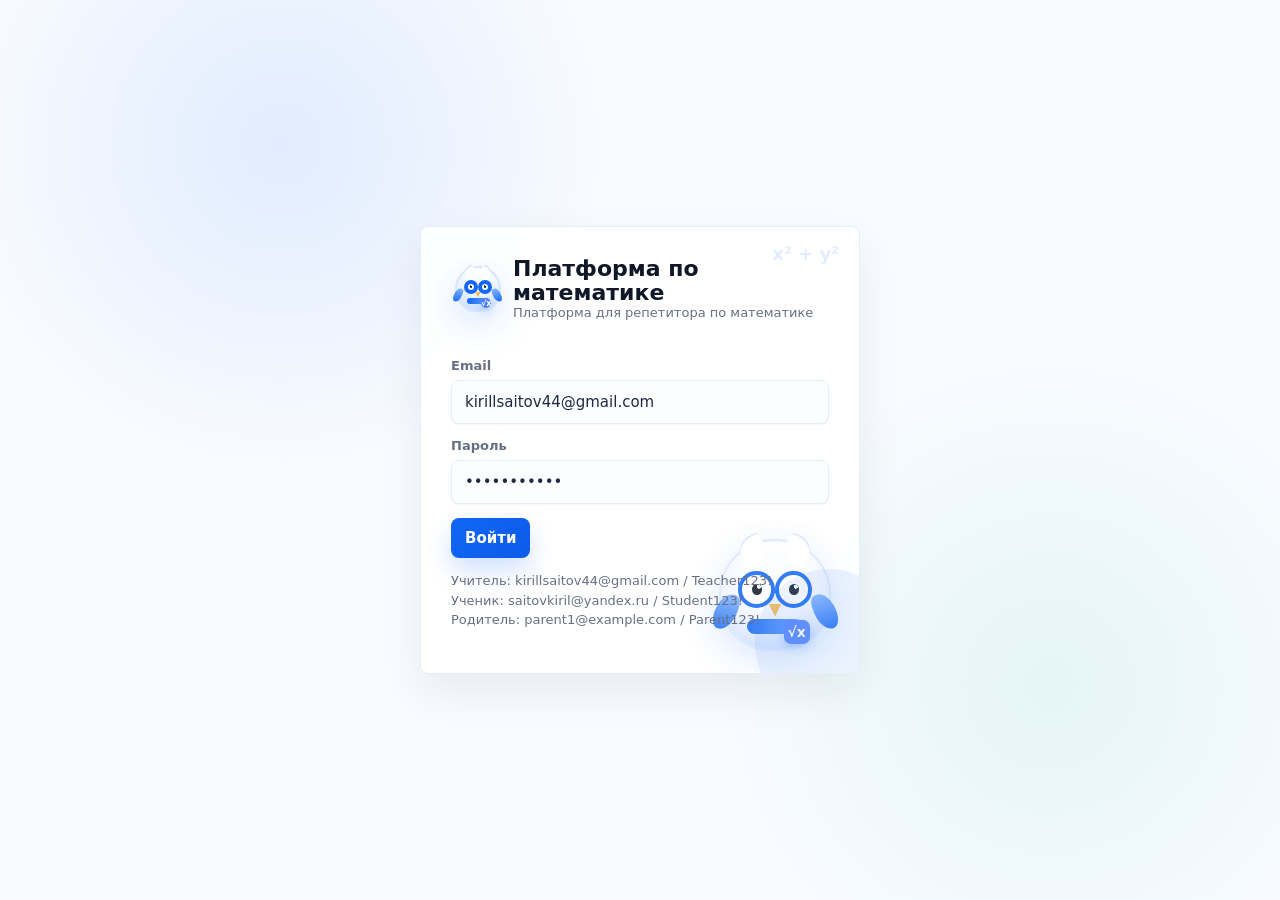
==== index.html @ f1b297ab "Initial platform deploy" ====
<!doctype html>
<html lang="ru">
  <head>
    <meta charset="UTF-8" />
    <meta name="viewport" content="width=device-width, initial-scale=1.0" />
    <meta name="theme-color" content="#3B82F6" />
    <meta name="mobile-web-app-capable" content="yes" />
    <meta name="apple-mobile-web-app-capable" content="yes" />
    <meta name="apple-mobile-web-app-status-bar-style" content="default" />
    <meta name="apple-mobile-web-app-title" content="Математика" />
    <title>Study Platform</title>
    <link rel="icon" href="data:image/svg+xml,%3Csvg xmlns='http://www.w3.org/2000/svg' viewBox='0 0 64 64'%3E%3Crect width='64' height='64' rx='12' fill='%233B82F6'/%3E%3Ctext x='32' y='42' text-anchor='middle' font-size='34' font-family='Arial' font-weight='700' fill='white'%3E%CE%A3%3C/text%3E%3C/svg%3E" />
    <link rel="manifest" href="manifest.webmanifest" />
    <link rel="apple-touch-icon" href="/assets/icons/icon-192.png" />
    <link rel="stylesheet" href="src/styles.css?v=20260810-assignments-title" />
    <link rel="stylesheet" href="src/dark-fixes.css?v=20260727-dark-pills" />
  </head>
  <body>
    <div id="app"></div>
    <script src="src/app.js?v=20260810-pwa-ready"></script>
  </body>
</html>
---- src/styles.css ----
:root {
  --bg: #f6f3ee;
  --bg-ink: rgba(31, 41, 55, 0.045);
  --surface: #ffffff;
  --surface-soft: #fffaf2;
  --text: #253044;
  --heading: #141c2f;
  --muted: #69758a;
  --line: #e2ddd3;
  --line-soft: #eee8dc;
  --blue: #2864dc;
  --blue-strong: #1746a2;
  --blue-soft: #e8f1ff;
  --green: #1d9a74;
  --green-soft: #e5f7ee;
  --amber: #ea8a2f;
  --amber-soft: #fff1d8;
  --red: #dc3c3c;
  --red-soft: #fff0ed;
  --violet: #7c5ccf;
  --violet-soft: #f2edff;
  --coral: #ff6b5f;
  --mint: #48c5a7;
  --ink-shadow: 0 1px 1px rgba(31, 41, 55, 0.04);
  --shadow: 0 24px 54px rgba(66, 54, 38, 0.13);
  --shadow-sm: 0 10px 26px rgba(66, 54, 38, 0.08);
  font-family: Inter, Manrope, Roboto, system-ui, -apple-system, BlinkMacSystemFont, "Segoe UI", sans-serif;
}

* {
  box-sizing: border-box;
}

body {
  margin: 0;
  background:
    radial-gradient(circle at 16px 16px, rgba(234, 138, 47, 0.16) 0 2px, transparent 3px),
    linear-gradient(135deg, rgba(72, 197, 167, 0.09), transparent 34%),
    linear-gradient(315deg, rgba(255, 107, 95, 0.08), transparent 38%),
    var(--bg);
  background-size: 34px 34px, auto, auto, auto;
  color: var(--text);
  font-size: 15px;
}

button,
input,
select,
textarea {
  font: inherit;
}

button {
  border: 0;
  cursor: pointer;
}

button,
a,
input,
select,
textarea {
  transition:
    background-color 160ms ease,
    border-color 160ms ease,
    box-shadow 160ms ease,
    color 160ms ease,
    transform 160ms ease;
}

button:focus-visible,
input:focus-visible,
select:focus-visible,
textarea:focus-visible {
  outline: 3px solid rgba(37, 99, 235, 0.18);
  outline-offset: 2px;
}

.login-shell {
  min-height: 100vh;
  display: grid;
  place-items: center;
  padding: 24px;
  background:
    radial-gradient(circle at 22% 18%, rgba(255, 107, 95, 0.18), transparent 26%),
    radial-gradient(circle at 78% 74%, rgba(72, 197, 167, 0.16), transparent 28%),
    radial-gradient(circle at 16px 16px, rgba(31, 41, 55, 0.055) 0 2px, transparent 3px),
    var(--bg);
  background-size: auto, auto, 34px 34px, auto;
}

.login-panel {
  width: min(440px, 100%);
  background:
    linear-gradient(180deg, rgba(255, 255, 255, 0.96), rgba(255, 250, 242, 0.96)),
    var(--surface);
  border: 1px solid var(--line);
  border-radius: 8px;
  box-shadow: var(--shadow);
  padding: 30px;
  position: relative;
  overflow: hidden;
}

.login-panel::before {
  content: "x² + y²";
  position: absolute;
  right: 20px;
  top: 16px;
  color: rgba(234, 138, 47, 0.18);
  font-size: 18px;
  font-weight: 800;
}

.login-panel::after {
  content: "";
  position: absolute;
  right: -44px;
  bottom: -44px;
  width: 148px;
  height: 148px;
  border-radius: 50%;
  background: rgba(72, 197, 167, 0.14);
  pointer-events: none;
}

.login-mascot {
  position: absolute;
  right: 28px;
  bottom: 22px;
  opacity: 0.86;
  pointer-events: none;
}

.brand {
  display: flex;
  align-items: center;
  gap: 12px;
  margin-bottom: 22px;
  position: relative;
  z-index: 1;
}

.login-panel form,
.login-panel .error,
.login-panel p {
  position: relative;
  z-index: 1;
}

.brand-mark {
  width: 42px;
  height: 42px;
  display: grid;
  place-items: center;
  border-radius: 8px;
  color: #ffffff;
  background: #214fd7;
  box-shadow: inset 0 -10px 18px rgba(17, 24, 39, 0.14), 0 10px 22px rgba(37, 99, 235, 0.22);
  font-weight: 800;
}

.mascot {
  position: relative;
  flex: 0 0 auto;
  display: grid;
  place-items: center;
}

.mascot.small {
  width: 42px;
  height: 42px;
}

.mascot.large {
  width: 92px;
  height: 92px;
}

.mascot.tiny {
  width: 30px;
  height: 30px;
}

.mascot-face {
  position: relative;
  width: 100%;
  height: 100%;
  border-radius: 8px;
  background:
    radial-gradient(circle at 32% 26%, rgba(255, 255, 255, 0.74), transparent 18%),
    linear-gradient(135deg, #ffb84d, #ff6b5f 48%, #2864dc 100%);
  box-shadow: inset 0 -10px 18px rgba(20, 28, 47, 0.16), 0 12px 24px rgba(255, 107, 95, 0.24);
  transform: rotate(-5deg);
}

.mascot.tiny .mascot-face {
  border-radius: 7px;
}

.mascot-eye {
  position: absolute;
  top: 38%;
  width: 12%;
  height: 12%;
  border-radius: 50%;
  background: #14213d;
}

.mascot-eye.left {
  left: 32%;
}

.mascot-eye.right {
  right: 31%;
}

.mascot-smile {
  position: absolute;
  left: 34%;
  bottom: 26%;
  width: 32%;
  height: 16%;
  border-bottom: 3px solid #14213d;
  border-radius: 0 0 999px 999px;
}

.mascot-spark {
  position: absolute;
  border-radius: 999px;
  background: var(--mint);
  box-shadow: 0 0 0 4px rgba(72, 197, 167, 0.16);
}

.mascot-spark.one {
  width: 10px;
  height: 10px;
  right: -2px;
  top: 3px;
}

.mascot-spark.two {
  width: 7px;
  height: 7px;
  left: -1px;
  bottom: 7px;
  background: var(--amber);
  box-shadow: 0 0 0 4px rgba(234, 138, 47, 0.15);
}

h1,
h2,
h3 {
  margin: 0;
  letter-spacing: 0;
}

h1 {
  font-size: 24px;
  color: var(--heading);
}

h2 {
  font-size: 24px;
  color: var(--heading);
}

h3 {
  font-size: 17px;
  color: var(--heading);
}

p {
  color: var(--muted);
  line-height: 1.5;
}

.field {
  display: grid;
  gap: 7px;
  margin-bottom: 14px;
}

.field label {
  color: var(--muted);
  font-size: 13px;
  font-weight: 650;
}

.input,
.select,
.textarea {
  width: 100%;
  border: 1px solid var(--line);
  background: #fffdf8;
  border-radius: 8px;
  padding: 12px 13px;
  color: var(--text);
  box-shadow: var(--ink-shadow);
}

.input:hover,
.select:hover,
.textarea:hover {
  border-color: #d8cfc1;
}

.input:focus,
.select:focus,
.textarea:focus {
  border-color: rgba(234, 138, 47, 0.72);
  background: #ffffff;
  box-shadow: 0 0 0 4px rgba(234, 138, 47, 0.12);
  outline: 0;
}

.textarea {
  min-height: 96px;
  resize: vertical;
}

.btn {
  display: inline-flex;
  align-items: center;
  justify-content: center;
  gap: 8px;
  min-height: 40px;
  border-radius: 8px;
  padding: 10px 14px;
  background: linear-gradient(135deg, var(--blue), #2d8bdc);
  color: #ffffff;
  font-weight: 700;
  box-shadow: 0 12px 22px rgba(40, 100, 220, 0.2);
}

.btn:hover {
  background: linear-gradient(135deg, var(--blue-strong), var(--blue));
  transform: translateY(-1px);
}

.btn.secondary {
  color: var(--text);
  background: rgba(255, 255, 255, 0.9);
  border: 1px solid var(--line);
  box-shadow: var(--ink-shadow);
}

.btn.secondary:hover {
  background: #ffffff;
  border-color: #cbd7e8;
  color: var(--blue-strong);
}

.btn.ghost {
  color: var(--blue);
  background: transparent;
  padding-inline: 6px;
}

.btn.warn {
  background: var(--amber);
}

.error {
  padding: 10px 12px;
  border-radius: 8px;
  color: #991b1b;
  background: var(--red-soft);
  margin-bottom: 12px;
  border: 1px solid #fecaca;
}

.hint {
  font-size: 13px;
  color: var(--muted);
}

.app-shell {
  min-height: 100vh;
  display: grid;
  grid-template-columns: 264px 1fr;
}

.sidebar {
  background:
    radial-gradient(circle at 26px 92px, rgba(255, 107, 95, 0.18), transparent 64px),
    linear-gradient(180deg, rgba(255, 255, 255, 0.95), rgba(255, 250, 242, 0.92)),
    var(--surface);
  background-size: auto;
  border-right: 1px solid var(--line);
  padding: 20px;
  position: sticky;
  top: 0;
  height: 100vh;
  box-shadow: 10px 0 36px rgba(30, 41, 59, 0.04);
}

.sidebar-note {
  display: flex;
  align-items: center;
  gap: 10px;
  margin: 12px 0 20px;
  padding: 10px;
  border: 1px solid rgba(234, 138, 47, 0.24);
  border-radius: 8px;
  background: rgba(255, 248, 235, 0.78);
  color: #765233;
  font-size: 12px;
  font-weight: 750;
}

.nav {
  display: grid;
  gap: 8px;
  margin-top: 18px;
}

.nav button {
  min-height: 42px;
  border-radius: 8px;
  color: #3c485d;
  background: transparent;
  text-align: left;
  padding: 10px 12px 10px 14px;
  font-weight: 650;
  position: relative;
}

.nav button:hover {
  background: rgba(255, 107, 95, 0.09);
  color: var(--blue-strong);
}

.nav button.active {
  background:
    linear-gradient(90deg, rgba(255, 184, 77, 0.16), rgba(255, 255, 255, 0.92)),
    #ffffff;
  color: var(--blue-strong);
  font-weight: 700;
  box-shadow: var(--shadow-sm);
}

.nav button.active::before {
  content: "";
  position: absolute;
  left: 0;
  top: 9px;
  bottom: 9px;
  width: 3px;
  border-radius: 999px;
  background: linear-gradient(180deg, var(--coral), var(--amber));
}

.main {
  min-width: 0;
}

.topbar {
  min-height: 66px;
  display: flex;
  align-items: center;
  justify-content: space-between;
  gap: 12px;
  padding: 14px 24px;
  background: rgba(246, 243, 238, 0.82);
  border-bottom: 1px solid var(--line);
  position: sticky;
  top: 0;
  z-index: 5;
  backdrop-filter: blur(14px);
}

.content {
  padding: 26px;
  display: grid;
  gap: 20px;
  max-width: 1280px;
  width: 100%;
}

.toolbar {
  display: flex;
  gap: 10px;
  flex-wrap: wrap;
  align-items: center;
  justify-content: space-between;
}

.assignments-toolbar {
  position: relative;
  justify-content: center;
  text-align: center;
  min-height: 48px;
}

.assignments-toolbar h2 {
  margin: 0;
  color: var(--heading);
  font-size: clamp(28px, 3.4vw, 42px);
  line-height: 1.05;
  font-weight: 950;
}

.assignments-toolbar > .btn {
  position: absolute;
  right: 0;
  top: 50%;
  transform: translateY(-50%);
}

.grid {
  display: grid;
  gap: 16px;
}

.grid.cols-2 {
  grid-template-columns: repeat(2, minmax(0, 1fr));
}

.grid.cols-3 {
  grid-template-columns: repeat(3, minmax(0, 1fr));
}

.card {
  background:
    linear-gradient(180deg, rgba(255, 255, 255, 0.98), rgba(255, 253, 248, 0.96)),
    var(--surface);
  border: 1px solid var(--line);
  border-radius: 8px;
  padding: 17px;
  box-shadow: var(--shadow-sm);
  position: relative;
}

.card::after {
  content: "";
  position: absolute;
  inset: 0;
  border-radius: inherit;
  pointer-events: none;
  box-shadow: inset 0 1px 0 rgba(255, 255, 255, 0.78);
}

.card:hover {
  border-color: #d8cfc1;
  box-shadow: var(--shadow);
}

.subpanel {
  display: grid;
  gap: 10px;
  padding: 13px 0 0;
  margin-top: 13px;
  border-top: 1px dashed #cfd9e8;
}

.teacher-comment {
  display: grid;
  gap: 6px;
  padding: 13px 14px;
  border: 1px solid #d6e6ff;
  border-left: 4px solid var(--blue);
  border-radius: 8px;
  background:
    linear-gradient(135deg, rgba(18, 103, 243, 0.075), rgba(255, 255, 255, 0.96)),
    #ffffff;
}

.teacher-comment span {
  color: var(--blue);
  font-size: 12px;
  font-weight: 900;
  text-transform: uppercase;
  letter-spacing: 0.04em;
}

.teacher-comment p {
  margin: 0;
  color: var(--heading);
  line-height: 1.5;
  overflow-wrap: anywhere;
}

.score-summary {
  display: flex;
  align-items: center;
  justify-content: space-between;
  gap: 14px;
  padding: 14px 16px;
  border: 1px solid #cfe0ff;
  border-radius: 8px;
  background:
    linear-gradient(135deg, rgba(18, 103, 243, 0.11), rgba(255, 255, 255, 0.96)),
    #ffffff;
}

.score-summary span {
  display: block;
  margin-bottom: 4px;
  color: #52657f;
  font-size: 12px;
  font-weight: 850;
}

.score-summary strong {
  color: var(--heading);
  font-size: 24px;
  line-height: 1;
}

.score-summary b {
  min-width: 62px;
  height: 38px;
  display: grid;
  place-items: center;
  padding: 0 12px;
  border-radius: 999px;
  color: #ffffff;
  background: var(--blue);
  box-shadow: 0 10px 22px rgba(18, 103, 243, 0.2);
}

.attachment-block {
  display: grid;
  gap: 9px;
  margin-top: 12px;
}

.assignment-student-card {
  width: 100%;
  display: grid;
  gap: 14px;
  text-align: left;
}

.assignment-student-card:hover {
  border-color: #bfd0e8;
}

.student-title {
  min-width: 0;
  display: inline-flex;
  align-items: center;
  gap: 12px;
}

.student-title-top {
  align-items: flex-start;
}

.student-title.compact-row {
  gap: 8px;
}

.student-avatar,
.avatar-ring {
  overflow: hidden;
}

.student-avatar {
  width: 48px;
  height: 48px;
  display: grid;
  place-items: center;
  flex: 0 0 auto;
  border-radius: 999px;
  color: color-mix(in srgb, var(--avatar-color) 72%, #0f172a);
  background: color-mix(in srgb, var(--avatar-color) 13%, #ffffff);
  border: 1px solid color-mix(in srgb, var(--avatar-color) 28%, #dbe8ff);
  font-size: 14px;
  font-weight: 900;
  box-shadow: 0 10px 22px color-mix(in srgb, var(--avatar-color) 16%, transparent);
}

.student-avatar.compact {
  width: 36px;
  height: 36px;
  font-size: 12px;
}

.student-avatar.tiny {
  width: 28px;
  height: 28px;
  font-size: 10px;
  box-shadow: none;
}

.student-avatar img,
.avatar-ring img {
  width: 100%;
  height: 100%;
  display: block;
  object-fit: cover;
}

.student-work-stats {
  display: flex;
  flex-wrap: wrap;
  gap: 8px;
}

.profile-page {
  display: grid;
  gap: 16px;
}

.profile-toolbar {
  justify-content: center;
  text-align: center;
}

.profile-toolbar h2 {
  margin: 0;
  color: var(--heading);
  font-size: clamp(28px, 3.4vw, 42px);
  line-height: 1.05;
  font-weight: 950;
}

.profile-card {
  overflow: hidden;
}

.profile-form {
  display: grid;
  gap: 22px;
}

.profile-avatar-panel {
  display: grid;
  grid-template-columns: 104px minmax(0, 1fr);
  align-items: center;
  gap: 18px;
  padding: 18px;
  border: 1px solid #d6e6ff;
  border-radius: 8px;
  background:
    linear-gradient(135deg, rgba(18, 103, 243, 0.09), rgba(255, 255, 255, 0.96)),
    #ffffff;
}

.profile-avatar-panel h3 {
  margin-bottom: 4px;
}

.profile-avatar-preview {
  width: 104px;
  height: 104px;
  display: grid;
  place-items: center;
  border-radius: 8px;
  color: #ffffff;
  background: linear-gradient(135deg, var(--blue), #79a9ff);
  font-size: 30px;
  font-weight: 900;
  overflow: hidden;
  box-shadow: 0 16px 34px rgba(18, 103, 243, 0.2);
}

.avatar-upload {
  position: relative;
  margin-top: 12px;
}

.avatar-upload input {
  position: absolute;
  inset: 0;
  opacity: 0;
  cursor: pointer;
}

.student-work-stats span {
  display: inline-flex;
  align-items: center;
  min-height: 28px;
  padding: 5px 10px;
  border-radius: 999px;
  color: var(--muted);
  background: #f1f5f9;
  font-size: 12px;
  font-weight: 700;
}

.student-work-stats .btn {
  min-height: 30px;
  padding: 6px 10px;
  font-size: 12px;
}

.group-list {
  display: grid;
  grid-template-columns: repeat(auto-fit, minmax(240px, 1fr));
  gap: 12px;
  margin-top: 16px;
}

.group-card {
  padding: 16px;
  border: 1px solid var(--line);
  border-radius: 8px;
  background:
    radial-gradient(circle at 92% 12%, rgba(18, 103, 243, 0.08), transparent 34%),
    #ffffff;
  box-shadow: 0 12px 26px rgba(16, 24, 40, 0.045);
}

.group-card h3,
.group-target-card h3 {
  display: flex;
  align-items: center;
  gap: 8px;
}

.group-members {
  display: flex;
  flex-wrap: wrap;
  gap: 7px;
  margin-top: 12px;
}

.group-members span {
  padding: 6px 9px;
  border: 1px solid #dbe8ff;
  border-radius: 999px;
  background: #f3f8ff;
  color: #31537d;
  font-size: 12px;
  font-weight: 700;
}

.group-target-card {
  border-color: #d6e6ff;
  background:
    linear-gradient(135deg, rgba(18, 103, 243, 0.065), transparent 40%),
    #ffffff;
}

.attachment-title {
  color: var(--heading);
  font-size: 13px;
  font-weight: 800;
}

.attachment-grid {
  display: grid;
  grid-template-columns: repeat(auto-fill, minmax(138px, 1fr));
  gap: 10px;
}

.attachment-item {
  min-width: 0;
  display: grid;
  gap: 7px;
  color: var(--text);
  text-decoration: none;
  text-align: left;
  border: 1px solid var(--line);
  border-radius: 8px;
  background: var(--surface-soft);
  padding: 8px;
  box-shadow: var(--ink-shadow);
}

.attachment-item:hover {
  border-color: #bfd0e8;
  color: var(--blue-strong);
  transform: translateY(-1px);
}

.attachment-item img,
.attachment-file {
  width: 100%;
  aspect-ratio: 4 / 3;
  border-radius: 6px;
  background: #eef4ff;
  object-fit: cover;
  border: 1px solid #dbe7f7;
}

.attachment-file {
  display: grid;
  place-items: center;
  color: var(--blue-strong);
  font-weight: 800;
}

.attachment-item span:last-child {
  min-width: 0;
  overflow: hidden;
  text-overflow: ellipsis;
  white-space: nowrap;
  font-size: 12px;
  font-weight: 700;
}

.preview-backdrop {
  position: fixed;
  inset: 0;
  z-index: 40;
  display: grid;
  background: #0f172a;
}

.preview-shell {
  min-width: 0;
  min-height: 0;
  display: grid;
  grid-template-rows: auto 1fr;
  background:
    linear-gradient(rgba(255, 255, 255, 0.035) 1px, transparent 1px),
    linear-gradient(90deg, rgba(255, 255, 255, 0.035) 1px, transparent 1px),
    #0f172a;
  background-size: 30px 30px;
}

.preview-topbar {
  min-width: 0;
  min-height: 66px;
  display: flex;
  align-items: center;
  justify-content: space-between;
  gap: 16px;
  padding: 12px 18px;
  color: #ffffff;
  background: rgba(15, 23, 42, 0.94);
  border-bottom: 1px solid rgba(255, 255, 255, 0.12);
}

.annotation-toolbar {
  display: inline-flex;
  align-items: center;
  gap: 6px;
  flex-wrap: wrap;
  margin-left: auto;
}

.annotation-pen {
  position: relative;
}

.annotation-pen-menu {
  position: absolute;
  z-index: 20;
  top: calc(100% + 8px);
  left: 0;
  width: 238px;
  display: none;
  gap: 8px;
  padding: 10px;
  border: 1px solid rgba(255, 255, 255, 0.14);
  border-radius: 8px;
  background: rgba(15, 23, 42, 0.96);
  box-shadow: 0 18px 42px rgba(0, 0, 0, 0.3);
}

.annotation-pen-menu.open {
  display: grid;
}

.annotation-menu-label {
  color: #cbd5e1;
  font-size: 12px;
  font-weight: 900;
}

.annotation-colors {
  display: inline-flex;
  align-items: center;
  gap: 5px;
  margin: 0;
  padding: 5px;
  border: 1px solid rgba(255, 255, 255, 0.14);
  border-radius: 8px;
  background: rgba(255, 255, 255, 0.07);
}

.color-swatch {
  width: 28px;
  height: 28px;
  display: grid;
  place-items: center;
  padding: 0;
  border: 2px solid rgba(255, 255, 255, 0.42);
  border-radius: 999px;
  background: var(--swatch-color);
  box-shadow: inset 0 0 0 2px rgba(255, 255, 255, 0.24);
}

.color-swatch:hover,
.color-swatch.active {
  border-color: #ffffff;
  transform: translateY(-1px);
  box-shadow:
    0 0 0 3px rgba(147, 197, 253, 0.34),
    inset 0 0 0 2px rgba(255, 255, 255, 0.26);
}

.annotation-sizes {
  display: grid;
  grid-template-columns: repeat(4, minmax(0, 1fr));
  gap: 6px;
}

.size-swatch {
  min-height: 38px;
  display: grid;
  place-items: center;
  padding: 0;
  border: 1px solid rgba(255, 255, 255, 0.16);
  border-radius: 8px;
  background: rgba(255, 255, 255, 0.07);
}

.size-swatch span {
  display: block;
  border-radius: 999px;
  background: #e5edf8;
}

.size-swatch:hover,
.size-swatch.active {
  border-color: rgba(147, 197, 253, 0.8);
  background: rgba(37, 99, 235, 0.82);
}

.tool-btn {
  min-height: 36px;
  border: 1px solid rgba(255, 255, 255, 0.16);
  border-radius: 8px;
  padding: 8px 11px;
  color: #e5edf8;
  background: rgba(255, 255, 255, 0.08);
  font-size: 13px;
  font-weight: 800;
}

.tool-btn:hover,
.tool-btn.active {
  color: #ffffff;
  background: rgba(37, 99, 235, 0.82);
  border-color: rgba(147, 197, 253, 0.7);
}

.preview-topbar .hint {
  color: #cbd5e1;
}

.preview-file {
  min-width: 0;
}

.preview-file strong {
  display: block;
  min-width: 0;
  overflow: hidden;
  text-overflow: ellipsis;
  white-space: nowrap;
}

.preview-stage {
  min-width: 0;
  min-height: 0;
  display: grid;
  place-items: center;
  padding: 18px;
  overflow: auto;
}

.preview-image-wrap {
  position: relative;
  display: inline-block;
  max-width: 100%;
  max-height: calc(100vh - 110px);
}

.preview-image {
  display: block;
  max-width: 100%;
  max-height: calc(100vh - 110px);
  object-fit: contain;
  border-radius: 8px;
  background: #ffffff;
  box-shadow: 0 22px 70px rgba(0, 0, 0, 0.34);
}

.preview-annotation-image,
.annotation-canvas {
  position: absolute;
  inset: 0;
  width: 100%;
  height: 100%;
  border-radius: 8px;
}

.preview-annotation-image {
  pointer-events: none;
}

.annotation-canvas {
  cursor: crosshair;
  touch-action: none;
}

.preview-frame {
  width: min(1120px, 100%);
  height: calc(100vh - 110px);
  border: 0;
  border-radius: 8px;
  background: #ffffff;
  box-shadow: 0 22px 70px rgba(0, 0, 0, 0.34);
}

.preview-empty {
  width: min(420px, 100%);
  display: grid;
  justify-items: center;
  gap: 14px;
  padding: 24px;
  border-radius: 8px;
  background: #ffffff;
  text-align: center;
  box-shadow: 0 22px 70px rgba(0, 0, 0, 0.26);
}

.metric {
  display: grid;
  gap: 7px;
  overflow: hidden;
}

.metric::before {
  content: "∫";
  position: absolute;
  right: 17px;
  top: 8px;
  color: rgba(37, 99, 235, 0.12);
  font-size: 42px;
  font-weight: 800;
  line-height: 1;
}

.metric strong {
  color: var(--heading);
  font-size: 31px;
  line-height: 1;
}

.metric {
  border-color: rgba(234, 138, 47, 0.28);
}

.metric::before {
  content: "∫";
  color: rgba(255, 107, 95, 0.14);
}

.metric::after {
  content: "";
  position: absolute;
  left: 0;
  right: 0;
  bottom: 0;
  height: 4px;
  background: linear-gradient(90deg, var(--coral), var(--amber), var(--mint));
  border-radius: 0 0 8px 8px;
  pointer-events: none;
}

.list {
  display: grid;
  gap: 10px;
}

.row {
  display: flex;
  align-items: center;
  justify-content: space-between;
  gap: 12px;
}

.row.wrap {
  flex-wrap: wrap;
}

.muted {
  color: var(--muted);
}

.badge {
  display: inline-flex;
  align-items: center;
  min-height: 26px;
  padding: 4px 10px;
  border-radius: 999px;
  font-size: 12px;
  font-weight: 700;
  color: var(--text);
  background: #eef2f7;
  border: 1px solid transparent;
}

.badge.new,
.badge.assigned {
  color: var(--blue-strong);
  background: linear-gradient(135deg, #e8f1ff, #fff4df);
  border-color: #d9e6ff;
}

.badge.submitted,
.badge.reviewing {
  color: #7a3f16;
  background: var(--amber-soft);
  border-color: #f6d19a;
}

.badge.checked {
  color: #15803d;
  background: linear-gradient(135deg, var(--green-soft), #f7fff7);
  border-color: #c9efd5;
}

.badge.revision {
  color: #92400e;
  background: var(--amber-soft);
  border-color: #fde8aa;
}

.badge.overdue {
  color: #b91c1c;
  background: var(--red-soft);
  border-color: #fecaca;
}

.notification-card.overdue-notification {
  border-color: #fecaca;
  background:
    linear-gradient(135deg, rgba(239, 68, 68, 0.055), transparent 38%),
    #ffffff;
}

.progress {
  height: 11px;
  overflow: hidden;
  border-radius: 999px;
  background: #e9eef6;
  box-shadow: inset 0 1px 2px rgba(15, 23, 42, 0.08);
}

.progress span {
  display: block;
  height: 100%;
  width: var(--value);
  background: var(--blue);
  border-radius: inherit;
}

.progress.low span {
  background: var(--red);
}

.progress.mid span {
  background: var(--amber);
}

.progress.good span {
  background: var(--green);
}

.progress.active span {
  background: var(--blue);
}

.progress-toolbar {
  justify-content: center;
  text-align: center;
}

.progress-toolbar h2 {
  margin: 0;
  color: var(--heading);
  font-size: clamp(28px, 3.4vw, 42px);
  line-height: 1.05;
  font-weight: 950;
}

.progress-overview-card {
  display: grid;
  grid-template-columns: minmax(170px, 220px) minmax(0, 1fr);
  align-items: center;
  gap: 22px;
  overflow: hidden;
}

.progress-overview-card::before {
  content: "";
  position: absolute;
  right: 18px;
  top: 16px;
  width: 160px;
  height: 160px;
  border-radius: 50%;
  background:
    radial-gradient(circle, rgba(72, 197, 167, 0.16), transparent 62%),
    radial-gradient(circle at 38% 36%, rgba(40, 100, 220, 0.16), transparent 42%);
  pointer-events: none;
}

.progress-dial {
  position: relative;
  z-index: 1;
  width: min(100%, 200px);
  aspect-ratio: 1;
  display: grid;
  place-items: center;
  border-radius: 50%;
  background:
    conic-gradient(var(--blue) var(--value), #e7edf7 0),
    #e7edf7;
  box-shadow: 0 18px 40px rgba(40, 100, 220, 0.16);
}

.progress-dial::before {
  content: "";
  position: absolute;
  inset: 16px;
  border-radius: inherit;
  background: #ffffff;
  box-shadow: inset 0 1px 0 rgba(255, 255, 255, 0.95);
}

.progress-dial > div {
  position: relative;
  z-index: 1;
  display: grid;
  gap: 4px;
  text-align: center;
}

.progress-dial strong {
  color: var(--heading);
  font-size: clamp(34px, 4vw, 52px);
  line-height: 1;
}

.progress-dial span,
.progress-highlight-row span,
.progress-status-row span,
.progress-result-score span {
  color: var(--muted);
  font-weight: 800;
  font-size: 12px;
}

.progress-overview-copy {
  position: relative;
  z-index: 1;
  display: grid;
  gap: 13px;
}

.progress-overview-copy p {
  margin: 0;
  max-width: 680px;
  color: var(--muted);
  line-height: 1.55;
}

.progress-highlight-row {
  display: grid;
  grid-template-columns: minmax(120px, 180px) minmax(0, 1fr);
  gap: 10px;
  align-items: center;
  padding: 12px 14px;
  border: 1px solid #dde7f7;
  border-radius: 8px;
  background: rgba(255, 255, 255, 0.68);
}

.progress-highlight-row strong {
  min-width: 0;
  overflow-wrap: anywhere;
}

.progress-chart-card,
.progress-status-card,
.progress-results-card {
  display: grid;
  gap: 16px;
}

.progress-chart-scroll {
  width: 100%;
  overflow-x: auto;
  overflow-y: hidden;
  padding: 2px 2px 12px;
  overscroll-behavior-x: contain;
  scrollbar-color: rgba(40, 100, 220, 0.55) #e7edf7;
  scrollbar-width: thin;
}

.progress-chart-scroll::-webkit-scrollbar {
  height: 9px;
}

.progress-chart-scroll::-webkit-scrollbar-track {
  border-radius: 999px;
  background: #e7edf7;
}

.progress-chart-scroll::-webkit-scrollbar-thumb {
  border-radius: 999px;
  background: linear-gradient(90deg, var(--blue), #52d4aa);
}

.progress-chart {
  min-height: 220px;
  display: grid;
  grid-template-columns: repeat(var(--chart-columns, 6), minmax(92px, 1fr));
  min-width: max(100%, calc(var(--chart-columns, 6) * 112px));
  gap: 12px;
  align-items: end;
  padding-top: 14px;
}

.progress-chart-column {
  min-width: 0;
  display: grid;
  gap: 8px;
  align-items: end;
}

.progress-chart-bar {
  position: relative;
  min-height: 58px;
  height: 58px;
  display: flex;
  align-items: flex-start;
  justify-content: center;
  padding-top: 8px;
  border-radius: 8px 8px 4px 4px;
  background: linear-gradient(180deg, #4a84ff, #2864dc);
  box-shadow: 0 14px 28px rgba(40, 100, 220, 0.18);
}

.progress-chart-bar.low {
  background: linear-gradient(180deg, #ff7a70, #dc3c3c);
}

.progress-chart-bar.mid {
  background: linear-gradient(180deg, #f5a84c, #ea8a2f);
}

.progress-chart-bar.good {
  background: linear-gradient(180deg, #52d4aa, #1d9a74);
}

.progress-chart-bar span {
  color: #ffffff;
  font-weight: 900;
  font-size: 12px;
}

.progress-chart-column small {
  min-width: 0;
  color: var(--muted);
  font-weight: 800;
  overflow: hidden;
  text-overflow: ellipsis;
  white-space: nowrap;
  text-align: center;
}

.progress-status-list,
.progress-result-list {
  display: grid;
  gap: 12px;
}

.progress-status-row {
  display: grid;
  gap: 8px;
  padding: 12px;
  border: 1px solid #dde7f7;
  border-radius: 8px;
  background: rgba(255, 255, 255, 0.72);
}

.progress-status-row > div:first-child {
  display: flex;
  align-items: center;
  justify-content: space-between;
  gap: 12px;
}

.progress-result-row {
  display: grid;
  grid-template-columns: minmax(0, 1fr) auto;
  gap: 16px;
  align-items: center;
  padding: 14px;
  border: 1px solid #dde7f7;
  border-radius: 8px;
  background:
    linear-gradient(135deg, rgba(40, 100, 220, 0.055), transparent 46%),
    rgba(255, 255, 255, 0.76);
}

.progress-result-row h4 {
  margin: 0 0 4px;
  color: var(--heading);
  font-size: 16px;
}

.progress-teacher-note {
  margin: 10px 0 0;
  padding: 10px 12px;
  border-left: 4px solid var(--blue);
  border-radius: 8px;
  background: var(--blue-soft);
  color: #214166;
  line-height: 1.45;
}

.progress-result-score {
  min-width: 118px;
  display: grid;
  gap: 3px;
  justify-items: center;
  padding: 12px 14px;
  border-radius: 8px;
  border: 1px solid #cdddfa;
  background: #eef5ff;
}

.progress-result-score strong {
  color: var(--blue-strong);
  font-size: 22px;
}

.progress-result-score.low {
  border-color: #ffd0cb;
  background: var(--red-soft);
}

.progress-result-score.low strong {
  color: #b91c1c;
}

.progress-result-score.mid {
  border-color: #fee2ac;
  background: var(--amber-soft);
}

.progress-result-score.mid strong {
  color: #9a4a05;
}

.progress-result-score.good {
  border-color: #c6efd8;
  background: var(--green-soft);
}

.progress-result-score.good strong {
  color: #0f7a55;
}

.progress-empty {
  padding: 18px;
  border: 1px dashed #cbd7ea;
  border-radius: 8px;
  color: var(--muted);
  background: rgba(255, 255, 255, 0.62);
  line-height: 1.5;
}

.modal-backdrop {
  position: fixed;
  inset: 0;
  z-index: 20;
  display: grid;
  place-items: center;
  padding: 18px;
  background: rgba(15, 23, 42, 0.3);
  backdrop-filter: blur(8px);
}

.modal {
  width: min(720px, 100%);
  max-height: min(86vh, 780px);
  overflow: auto;
  background: #ffffff;
  border-radius: 8px;
  border: 1px solid var(--line);
  box-shadow: var(--shadow);
  padding: 22px;
}

.lesson-backdrop {
  position: fixed;
  inset: 0;
  z-index: 30;
  display: grid;
  place-items: center;
  padding: 18px;
  background: rgba(15, 23, 42, 0.38);
  backdrop-filter: blur(10px);
}

.lesson-expanded {
  width: min(760px, 100%);
  max-height: min(88vh, 780px);
  overflow: auto;
  display: grid;
  gap: 18px;
  padding: 24px;
  border-radius: 8px;
  border: 1px solid rgba(207, 217, 232, 0.9);
  background:
    linear-gradient(90deg, rgba(37, 99, 235, 0.06), transparent 36%),
    #ffffff;
  box-shadow: 0 28px 80px rgba(15, 23, 42, 0.24);
}

.lesson-expanded-head {
  align-items: flex-start;
}

.lesson-expanded-grid {
  display: grid;
  grid-template-columns: repeat(3, minmax(0, 1fr));
  gap: 12px;
}

.lesson-detail,
.lesson-section {
  min-width: 0;
  display: grid;
  gap: 7px;
  padding: 13px;
  border: 1px solid var(--line-soft);
  border-radius: 8px;
  background: rgba(255, 255, 255, 0.72);
}

.lesson-detail span,
.lesson-section span {
  color: var(--muted);
  font-size: 12px;
  font-weight: 800;
}

.lesson-detail strong {
  min-width: 0;
  display: flex;
  align-items: center;
  gap: 9px;
  color: var(--heading);
}

.lesson-section a {
  min-width: 0;
  overflow-wrap: anywhere;
  color: var(--blue-strong);
  font-weight: 700;
}

.lesson-section p {
  margin: 0;
  color: var(--text);
}

.form-grid {
  display: grid;
  grid-template-columns: repeat(2, minmax(0, 1fr));
  gap: 12px;
}

.form-grid .wide {
  grid-column: 1 / -1;
}

.form-divider {
  padding-top: 8px;
  color: var(--heading);
  font-weight: 900;
  border-top: 1px solid var(--line);
}

.upload-box {
  padding: 12px;
  border: 1px dashed #c6d4e6;
  border-radius: 8px;
  background: #f8fbff;
}

.calendar {
  display: grid;
  gap: 12px;
}

.calendar-board {
  background: #ffffff;
  border: 1px solid var(--line);
  border-radius: 8px;
  box-shadow: var(--shadow-sm);
  overflow: hidden;
}

.calendar-head {
  display: flex;
  align-items: center;
  justify-content: space-between;
  gap: 14px;
  padding: 18px;
  border-bottom: 1px solid var(--line);
  background:
    linear-gradient(90deg, rgba(255, 107, 95, 0.09), rgba(72, 197, 167, 0.08) 52%, transparent),
    #ffffff;
}

.calendar-head h3 {
  text-transform: capitalize;
}

.calendar-tools {
  display: flex;
  align-items: center;
  gap: 16px;
}

.calendar-switcher {
  display: inline-flex;
  align-items: center;
  gap: 4px;
  padding: 4px;
  border: 1px solid var(--line);
  border-radius: 8px;
  background: #f8fbff;
  box-shadow: var(--ink-shadow);
}

.icon-btn {
  width: 36px;
  height: 34px;
  display: grid;
  place-items: center;
  border: 1px solid transparent;
  border-radius: 7px;
  background: transparent;
  color: var(--heading);
  font-size: 0;
  font-weight: 800;
  line-height: 1;
  box-shadow: none;
}

.icon-btn::before {
  content: attr(data-arrow);
  display: grid;
  place-items: center;
  width: 100%;
  height: 100%;
  font-size: 23px;
  line-height: 1;
  transform: translateY(-1px);
}

.icon-btn[data-calendar-shift="-1"]::before {
  content: "‹";
}

.icon-btn[data-calendar-shift="1"]::before {
  content: "›";
}

.icon-btn:hover {
  border-color: #d7e2f1;
  color: var(--blue-strong);
  background: #ffffff;
  box-shadow: 0 8px 18px rgba(37, 99, 235, 0.12);
}

.icon-btn:disabled {
  cursor: not-allowed;
  color: #a8b4c4;
  background: transparent;
  border-color: transparent;
  box-shadow: none;
  transform: none;
}

.calendar-legend {
  display: flex;
  align-items: center;
  gap: 14px;
  color: var(--muted);
  font-size: 13px;
  white-space: nowrap;
}

.calendar-legend span {
  display: inline-flex;
  align-items: center;
  gap: 7px;
}

.legend-dot {
  width: 10px;
  height: 10px;
  border-radius: 999px;
  display: inline-block;
}

.legend-dot.planned {
  background: var(--blue);
  box-shadow: 0 0 0 4px rgba(37, 99, 235, 0.1);
}

.legend-dot.today {
  border: 2px solid var(--blue);
  background: #ffffff;
}

.calendar-grid {
  display: grid;
  grid-template-columns: repeat(7, minmax(0, 1fr));
  background: var(--line);
  gap: 1px;
}

.calendar-weekday {
  min-height: 38px;
  display: flex;
  align-items: center;
  justify-content: center;
  background: #f8fbff;
  color: var(--muted);
  font-size: 12px;
  font-weight: 800;
  text-transform: uppercase;
}

.calendar-day {
  width: 100%;
  border: 0;
  min-height: 132px;
  background: #ffffff;
  padding: 10px;
  display: grid;
  align-content: start;
  gap: 8px;
  position: relative;
  text-align: left;
}

button.calendar-day {
  cursor: pointer;
}

button.calendar-day:hover {
  background:
    linear-gradient(180deg, rgba(37, 99, 235, 0.075), transparent 42%),
    #ffffff;
}

button.calendar-day:focus-visible {
  z-index: 1;
  outline: 3px solid rgba(37, 99, 235, 0.22);
  outline-offset: -3px;
}

.calendar-day.muted-day {
  background: #f8fafc;
  color: #94a3b8;
}

.calendar-day.today {
  box-shadow: inset 0 0 0 2px rgba(37, 99, 235, 0.32);
}

.calendar-day.has-events {
  background:
    linear-gradient(180deg, rgba(72, 197, 167, 0.08), transparent 38%),
    #ffffff;
}

.calendar-date {
  width: 28px;
  height: 28px;
  display: grid;
  place-items: center;
  border-radius: 999px;
  color: var(--heading);
  font-size: 13px;
  font-weight: 800;
}

.calendar-day.today .calendar-date {
  background: var(--blue);
  color: #ffffff;
}

.calendar-events {
  display: grid;
  gap: 6px;
  min-width: 0;
}

.calendar-event {
  min-width: 0;
  min-height: 28px;
  display: grid;
  grid-template-columns: auto auto minmax(0, 1fr);
  align-items: center;
  gap: 6px;
  border: 1px solid #d8e4f5;
  border-radius: 8px;
  background: rgba(255, 255, 255, 0.88);
  padding: 5px 7px;
  color: #1e3a8a;
  box-shadow: var(--ink-shadow);
}

.calendar-event-dot {
  width: 8px;
  height: 8px;
  border-radius: 999px;
}

.calendar-event-time {
  font-size: 11px;
  font-weight: 800;
}

.calendar-event-title {
  min-width: 0;
  overflow: hidden;
  text-overflow: ellipsis;
  white-space: nowrap;
  font-size: 12px;
  font-weight: 700;
}

.calendar-more {
  color: var(--muted);
  font-size: 12px;
  font-weight: 700;
  padding-left: 4px;
}

.lesson {
  width: 100%;
  text-align: left;
  border-left: 4px solid var(--mint);
  background:
    linear-gradient(90deg, rgba(72, 197, 167, 0.095), transparent 34%),
    #ffffff;
}

.lesson:hover {
  border-color: #bfd0e8;
  border-left-color: var(--coral);
}

.lesson:focus-visible {
  outline: 3px solid rgba(37, 99, 235, 0.2);
  outline-offset: 2px;
}

.student-dot {
  width: 11px;
  height: 11px;
  border-radius: 999px;
  background: var(--blue);
  box-shadow: 0 0 0 4px rgba(37, 99, 235, 0.1);
}

@media (max-width: 860px) {
  .app-shell {
    grid-template-columns: 1fr;
  }

  .sidebar {
    position: static;
    height: auto;
    border-right: 0;
    border-bottom: 1px solid var(--line);
  }

  .nav {
    grid-template-columns: repeat(2, minmax(0, 1fr));
  }

  .topbar {
    position: static;
    padding-inline: 16px;
  }

  .content {
    padding: 16px;
  }

  .grid.cols-2,
  .grid.cols-3,
  .form-grid,
  .lesson-expanded-grid {
    grid-template-columns: 1fr;
  }

  .calendar-board {
    overflow-x: auto;
  }

  .calendar-head,
  .calendar-grid {
    min-width: 760px;
  }
}

@media (max-width: 520px) {
  .row {
    align-items: flex-start;
    flex-direction: column;
  }

  .lesson .row .row {
    align-items: center;
    flex-direction: row;
    width: auto;
  }

  .btn {
    width: 100%;
  }

  .nav {
    grid-template-columns: 1fr;
  }

  .calendar-board {
    margin-inline: -4px;
  }

  .calendar-head,
  .calendar-grid {
    min-width: 0;
  }

  .calendar-head {
    align-items: flex-start;
    flex-direction: column;
    padding: 14px;
  }

  .calendar-tools {
    width: 100%;
    justify-content: space-between;
  }

  .calendar-legend {
    display: none;
  }

  .calendar-weekday {
    min-height: 34px;
    font-size: 11px;
  }

  .calendar-day {
    min-height: 76px;
    padding: 6px;
    gap: 5px;
  }

  .calendar-date {
    width: 24px;
    height: 24px;
    font-size: 12px;
  }

  .calendar-events {
    display: flex;
    flex-wrap: wrap;
    gap: 4px;
  }

  .calendar-event {
    width: 10px;
    height: 10px;
    min-height: 10px;
    display: block;
    padding: 0;
    border: 0;
    border-radius: 999px;
    background: var(--blue);
    box-shadow: 0 0 0 3px rgba(37, 99, 235, 0.1);
  }

  .calendar-event-dot {
    width: 10px;
    height: 10px;
    display: block;
  }

  .calendar-event-time,
  .calendar-event-title,
  .calendar-more {
    display: none;
  }

  .preview-topbar {
    min-height: auto;
    padding: 10px;
  }

  .preview-stage {
    padding: 8px;
  }

  .preview-image,
  .preview-frame {
    max-height: calc(100vh - 86px);
  }
}

/* Final dark theme contrast layer. Keep this at the end so it wins over page and mobile rules. */
body[data-theme="dark"] {
  --bg: #070b14;
  --surface: #111827;
  --surface-soft: #182235;
  --text: #e7edf8;
  --heading: #ffffff;
  --muted: #c0cadb;
  --line: #334155;
  --line-soft: #263449;
  --blue: #60a5fa;
  --blue-strong: #bfdbfe;
  --blue-soft: #172c4d;
  color: var(--text);
  background:
    radial-gradient(circle at 16px 16px, rgba(96, 165, 250, 0.12) 0 2px, transparent 3px),
    linear-gradient(135deg, rgba(96, 165, 250, 0.08), transparent 34%),
    linear-gradient(315deg, rgba(251, 113, 133, 0.06), transparent 38%),
    var(--bg);
}

body[data-theme="dark"] .sidebar,
body[data-theme="dark"] .login-panel,
body[data-theme="dark"] .card,
body[data-theme="dark"] .metric,
body[data-theme="dark"] .lesson,
body[data-theme="dark"] .group-card,
body[data-theme="dark"] .assignment-student-card,
body[data-theme="dark"] .subpanel,
body[data-theme="dark"] .attachment-item,
body[data-theme="dark"] .calendar-board,
body[data-theme="dark"] .calendar-detail-card,
body[data-theme="dark"] .calendar-upcoming-card,
body[data-theme="dark"] .calendar-week-summary,
body[data-theme="dark"] .calendar-controlbar .icon-btn,
body[data-theme="dark"] .calendar-today,
body[data-theme="dark"] .calendar-filter-btn,
body[data-theme="dark"] .calendar-view-tabs,
body[data-theme="dark"] .calendar-filterbar,
body[data-theme="dark"] .modal,
body[data-theme="dark"] .lesson-expanded,
body[data-theme="dark"] .profile-avatar-panel,
body[data-theme="dark"] .teacher-comment,
body[data-theme="dark"] .score-summary,
body[data-theme="dark"] .sidebar-account,
body[data-theme="dark"] .theme-trigger,
body[data-theme="dark"] .theme-menu {
  color: var(--text);
  background-color: var(--surface);
  border-color: var(--line);
}

body[data-theme="dark"] .input,
body[data-theme="dark"] .select,
body[data-theme="dark"] .textarea,
body[data-theme="dark"] .calendar-filterbar .input,
body[data-theme="dark"] .calendar-filterbar .select {
  color: #f8fafc;
  background: #0f172a;
  border-color: #475569;
}

body[data-theme="dark"] .input::placeholder,
body[data-theme="dark"] .textarea::placeholder {
  color: #94a3b8;
}

body[data-theme="dark"] h1,
body[data-theme="dark"] h2,
body[data-theme="dark"] h3,
body[data-theme="dark"] h4,
body[data-theme="dark"] strong,
body[data-theme="dark"] b,
body[data-theme="dark"] label,
body[data-theme="dark"] .brand h1,
body[data-theme="dark"] .card h3,
body[data-theme="dark"] .metric strong,
body[data-theme="dark"] .dashboard-info-card h3,
body[data-theme="dark"] .calendar-page-title h2,
body[data-theme="dark"] .calendar-month-label strong,
body[data-theme="dark"] .calendar-detail-topic strong,
body[data-theme="dark"] .selected-day-lesson strong,
body[data-theme="dark"] .calendar-upcoming-item strong,
body[data-theme="dark"] .calendar-upcoming-item b,
body[data-theme="dark"] .day-board-head strong,
body[data-theme="dark"] .week-column-head strong,
body[data-theme="dark"] .sidebar-account strong,
body[data-theme="dark"] .theme-title strong {
  color: var(--heading);
}

body[data-theme="dark"] p,
body[data-theme="dark"] .hint,
body[data-theme="dark"] .muted,
body[data-theme="dark"] .hero-copy p,
body[data-theme="dark"] .dashboard-home .hero-copy p,
body[data-theme="dark"] .metric .muted,
body[data-theme="dark"] .calendar-detail-list,
body[data-theme="dark"] .calendar-detail-topic span,
body[data-theme="dark"] .calendar-detail-notes span,
body[data-theme="dark"] .calendar-detail-notes p,
body[data-theme="dark"] .calendar-upcoming-item span,
body[data-theme="dark"] .selected-day-lesson span:not(.badge),
body[data-theme="dark"] .day-agenda-item span:not(.badge),
body[data-theme="dark"] .day-agenda-item em,
body[data-theme="dark"] .calendar-week-summary p,
body[data-theme="dark"] .week-column-head,
body[data-theme="dark"] .calendar-page .calendar-weekday,
body[data-theme="dark"] .theme-title small {
  color: var(--muted);
}

body[data-theme="dark"] .nav button {
  color: #dbeafe;
}

body[data-theme="dark"] .nav-icon {
  color: #bfdbfe;
  background: #172c4d;
  border-color: #2f4d76;
}

body[data-theme="dark"] .nav button.active,
body[data-theme="dark"] .nav button:hover,
body[data-theme="dark"] .calendar-view-tabs button.active,
body[data-theme="dark"] .calendar-filter-btn.active {
  color: #ffffff;
  background: #1d4ed8;
}

body[data-theme="dark"] .nav button.active .nav-icon,
body[data-theme="dark"] .nav button:hover .nav-icon {
  color: #0f172a;
  background: #bfdbfe;
  border-color: #bfdbfe;
}

body[data-theme="dark"] .btn {
  color: #ffffff;
  background: #2563eb;
}

body[data-theme="dark"] .btn.secondary,
body[data-theme="dark"] .tool-btn {
  color: #e7edf8;
  background: #172033;
  border-color: #475569;
}

body[data-theme="dark"] .badge {
  color: #f8fafc;
  border-color: rgba(255, 255, 255, 0.12);
}

body[data-theme="dark"] .calendar-page .calendar-grid {
  background: #334155;
  border-color: #334155;
}

body[data-theme="dark"] .calendar-page .calendar-day,
body[data-theme="dark"] .calendar-page .calendar-weekday,
body[data-theme="dark"] .week-column,
body[data-theme="dark"] .calendar-day-board {
  color: var(--text);
  background:
    linear-gradient(135deg, rgba(96, 165, 250, 0.06), rgba(15, 23, 42, 0.96)),
    #111827;
  border-color: #334155;
}

body[data-theme="dark"] .calendar-day-number,
body[data-theme="dark"] .week-column-head strong {
  color: #ffffff;
  background: #1e3a5f;
}

body[data-theme="dark"] .calendar-page .calendar-event,
body[data-theme="dark"] .selected-day-lesson,
body[data-theme="dark"] .day-agenda-item {
  color: #f8fafc;
  background:
    linear-gradient(135deg, color-mix(in srgb, var(--event-color) 56%, #0f172a), color-mix(in srgb, var(--event-color) 24%, #111827));
  border-color: color-mix(in srgb, var(--event-color) 74%, #64748b);
}

body[data-theme="dark"] .calendar-page .calendar-event-title,
body[data-theme="dark"] .calendar-page .calendar-event-time,
body[data-theme="dark"] .day-agenda-item span,
body[data-theme="dark"] .selected-day-lesson strong {
  color: #ffffff;
}

body[data-theme="dark"] .calendar-page .calendar-event.conducted,
body[data-theme="dark"] .selected-day-lesson.conducted,
body[data-theme="dark"] .day-agenda-item.conducted,
body[data-theme="dark"] .calendar-upcoming-item.conducted {
  color: #d1d8e5;
  background:
    repeating-linear-gradient(-45deg, rgba(148, 163, 184, 0.16) 0 8px, transparent 8px 16px),
    #202938;
  border-color: #64748b;
  filter: saturate(0.7);
}

body[data-theme="dark"] .mobile-menu-button {
  background: #111827;
  border-color: #475569;
  box-shadow: 0 14px 34px rgba(0, 0, 0, 0.32);
}

body[data-theme="dark"] .mobile-menu-button span {
  background: #ffffff;
}

body[data-theme="dark"] .progress-dial::before,
body[data-theme="dark"] .progress-highlight-row,
body[data-theme="dark"] .progress-status-row,
body[data-theme="dark"] .progress-result-row,
body[data-theme="dark"] .progress-empty {
  background: rgba(17, 27, 44, 0.88);
  border-color: rgba(148, 163, 184, 0.28);
}

body[data-theme="dark"] .progress-dial {
  background:
    conic-gradient(#60a5fa var(--value), #223044 0),
    #223044;
}

body[data-theme="dark"] .progress-overview-copy p,
body[data-theme="dark"] .progress-dial span,
body[data-theme="dark"] .progress-highlight-row span,
body[data-theme="dark"] .progress-status-row span,
body[data-theme="dark"] .progress-chart-column small,
body[data-theme="dark"] .progress-result-score span,
body[data-theme="dark"] .progress-empty {
  color: #cbd5e1;
}

body[data-theme="dark"] .progress-teacher-note {
  color: #dbeafe;
  background: rgba(37, 99, 235, 0.18);
  border-color: #60a5fa;
}

body[data-theme="dark"] .progress-result-score strong {
  color: #1e3a8a;
}

body[data-theme="pink"] .progress-dial {
  background:
    conic-gradient(#ec4899 var(--value), #f8dbe9 0),
    #f8dbe9;
}

body[data-theme="pink"] .progress-chart-bar.low {
  background: linear-gradient(180deg, #ff7a70, #dc3c3c);
}

body[data-theme="pink"] .progress-chart-bar.mid {
  background: linear-gradient(180deg, #f5a84c, #ea8a2f);
}

body[data-theme="pink"] .progress-chart-bar.good {
  background: linear-gradient(180deg, #52d4aa, #1d9a74);
}

@media (max-width: 820px) {
  .progress-overview-card {
    grid-template-columns: 1fr;
  }

  .progress-dial {
    width: min(240px, 100%);
    margin: 0 auto;
  }

  .progress-highlight-row,
  .progress-result-row {
    grid-template-columns: 1fr;
  }

  .progress-result-score {
    width: 100%;
    justify-items: start;
  }

}

/* Keep light pills readable in dark theme. This must stay last. */
body[data-theme="dark"] .student-work-stats span,
body[data-theme="dark"] .group-members span,
body[data-theme="dark"] .badge,
body[data-theme="dark"] .nav-badge,
body[data-theme="dark"] .score-summary b,
body[data-theme="dark"] .conducted-mark {
  color: #1e293b;
  background: #f8fafc;
  border-color: #cbd5e1;
}

body[data-theme="dark"] .badge.new,
body[data-theme="dark"] .badge.assigned {
  color: #123b7a;
  background: #dbeafe;
  border-color: #93c5fd;
}

body[data-theme="dark"] .badge.submitted,
body[data-theme="dark"] .badge.reviewing,
body[data-theme="dark"] .badge.revision {
  color: #713f12;
  background: #fef3c7;
  border-color: #fbbf24;
}

body[data-theme="dark"] .badge.checked {
  color: #14532d;
  background: #dcfce7;
  border-color: #86efac;
}

body[data-theme="dark"] .badge.overdue {
  color: #7f1d1d;
  background: #fee2e2;
  border-color: #fca5a5;
}

body[data-theme="dark"] .sidebar-toggle,
body[data-theme="dark"] .close-side,
body[data-theme="dark"] .calendar-mini-icon {
  color: #e7edf8;
  background: #172033;
  border-color: #475569;
}

body[data-theme="dark"] .student-work-stats span,
body[data-theme="dark"] .group-members span,
body[data-theme="dark"] .badge,
body[data-theme="dark"] .nav-badge,
body[data-theme="dark"] .score-summary b,
body[data-theme="dark"] .conducted-mark {
  color: #1e293b;
  background: #f8fafc;
  border-color: #cbd5e1;
}

body[data-theme="dark"] .badge.new,
body[data-theme="dark"] .badge.assigned {
  color: #123b7a;
  background: #dbeafe;
  border-color: #93c5fd;
}

body[data-theme="dark"] .badge.submitted,
body[data-theme="dark"] .badge.reviewing,
body[data-theme="dark"] .badge.revision {
  color: #713f12;
  background: #fef3c7;
  border-color: #fbbf24;
}

body[data-theme="dark"] .badge.checked {
  color: #14532d;
  background: #dcfce7;
  border-color: #86efac;
}

body[data-theme="dark"] .badge.overdue {
  color: #7f1d1d;
  background: #fee2e2;
  border-color: #fca5a5;
}

body[data-theme="dark"] .student-work-stats .btn,
body[data-theme="dark"] .group-members .btn {
  color: #e7edf8;
  background: #172033;
  border-color: #475569;
}

body[data-theme="dark"] .student-work-stats span {
  color: #1e293b;
  background: #f8fafc;
  border: 1px solid #cbd5e1;
}

body[data-theme="dark"] .mobile-sidebar-backdrop {
  background: rgba(2, 6, 23, 0.62);
}

body[data-theme="dark"] {
  --bg: #070b14;
  --surface: #111827;
  --surface-soft: #182235;
  --text: #e7edf8;
  --heading: #ffffff;
  --muted: #bac7da;
  --line: #334155;
  --line-soft: #263449;
  --blue: #60a5fa;
  --blue-strong: #93c5fd;
  --blue-soft: #172c4d;
  --green: #5ee0a5;
  --green-soft: #123628;
  --amber: #fbbf24;
  --amber-soft: #3d2b10;
  --red: #fb7185;
  --red-soft: #421923;
  --violet: #c4b5fd;
  --violet-soft: #2f2555;
  background:
    radial-gradient(circle at 16px 16px, rgba(96, 165, 250, 0.12) 0 2px, transparent 3px),
    linear-gradient(135deg, rgba(96, 165, 250, 0.08), transparent 34%),
    linear-gradient(315deg, rgba(251, 113, 133, 0.06), transparent 38%),
    var(--bg);
  color: var(--text);
}

body[data-theme="dark"] .main,
body[data-theme="dark"] .content {
  color: var(--text);
}

body[data-theme="dark"] .sidebar,
body[data-theme="dark"] .login-panel,
body[data-theme="dark"] .card,
body[data-theme="dark"] .metric,
body[data-theme="dark"] .lesson,
body[data-theme="dark"] .group-card,
body[data-theme="dark"] .assignment-student-card,
body[data-theme="dark"] .subpanel,
body[data-theme="dark"] .attachment-item,
body[data-theme="dark"] .calendar-board,
body[data-theme="dark"] .calendar-detail-card,
body[data-theme="dark"] .calendar-upcoming-card,
body[data-theme="dark"] .calendar-week-summary,
body[data-theme="dark"] .calendar-controlbar .icon-btn,
body[data-theme="dark"] .calendar-today,
body[data-theme="dark"] .calendar-filter-btn,
body[data-theme="dark"] .calendar-view-tabs,
body[data-theme="dark"] .calendar-filterbar,
body[data-theme="dark"] .modal,
body[data-theme="dark"] .lesson-expanded,
body[data-theme="dark"] .profile-avatar-panel,
body[data-theme="dark"] .teacher-comment,
body[data-theme="dark"] .score-summary,
body[data-theme="dark"] .sidebar-account,
body[data-theme="dark"] .theme-trigger,
body[data-theme="dark"] .theme-menu {
  color: var(--text);
  background-color: var(--surface);
  border-color: var(--line);
}

body[data-theme="dark"] .input,
body[data-theme="dark"] .select,
body[data-theme="dark"] .textarea,
body[data-theme="dark"] .calendar-filterbar .input,
body[data-theme="dark"] .calendar-filterbar .select {
  color: #f8fafc;
  background: #0f172a;
  border-color: #475569;
}

body[data-theme="dark"] .input::placeholder,
body[data-theme="dark"] .textarea::placeholder {
  color: #94a3b8;
}

body[data-theme="dark"] h1,
body[data-theme="dark"] h2,
body[data-theme="dark"] h3,
body[data-theme="dark"] h4,
body[data-theme="dark"] strong,
body[data-theme="dark"] b,
body[data-theme="dark"] label,
body[data-theme="dark"] .brand h1,
body[data-theme="dark"] .card h3,
body[data-theme="dark"] .metric strong,
body[data-theme="dark"] .dashboard-info-card h3,
body[data-theme="dark"] .calendar-page-title h2,
body[data-theme="dark"] .calendar-month-label strong,
body[data-theme="dark"] .calendar-detail-topic strong,
body[data-theme="dark"] .selected-day-lesson strong,
body[data-theme="dark"] .calendar-upcoming-item strong,
body[data-theme="dark"] .calendar-upcoming-item b,
body[data-theme="dark"] .day-board-head strong,
body[data-theme="dark"] .week-column-head strong,
body[data-theme="dark"] .calendar-page .calendar-day strong,
body[data-theme="dark"] .sidebar-account strong,
body[data-theme="dark"] .theme-title strong {
  color: var(--heading);
}

body[data-theme="dark"] p,
body[data-theme="dark"] span,
body[data-theme="dark"] .hint,
body[data-theme="dark"] .muted,
body[data-theme="dark"] .hero-copy p,
body[data-theme="dark"] .dashboard-home .hero-copy p,
body[data-theme="dark"] .metric .muted,
body[data-theme="dark"] .calendar-detail-list,
body[data-theme="dark"] .calendar-detail-topic span,
body[data-theme="dark"] .calendar-detail-notes span,
body[data-theme="dark"] .calendar-detail-notes p,
body[data-theme="dark"] .calendar-upcoming-item span,
body[data-theme="dark"] .selected-day-lesson span:not(.badge),
body[data-theme="dark"] .day-agenda-item span:not(.badge),
body[data-theme="dark"] .day-agenda-item em,
body[data-theme="dark"] .calendar-week-summary p,
body[data-theme="dark"] .week-column-head,
body[data-theme="dark"] .calendar-page .calendar-weekday,
body[data-theme="dark"] .theme-title small {
  color: var(--muted);
}

body[data-theme="dark"] .nav button {
  color: #dbeafe;
}

body[data-theme="dark"] .nav-icon {
  color: #bfdbfe;
  background: #172c4d;
  border-color: #2f4d76;
}

body[data-theme="dark"] .nav button.active,
body[data-theme="dark"] .nav button:hover,
body[data-theme="dark"] .calendar-view-tabs button.active,
body[data-theme="dark"] .calendar-filter-btn.active {
  color: #ffffff;
  background: #1d4ed8;
}

body[data-theme="dark"] .nav button.active .nav-icon,
body[data-theme="dark"] .nav button:hover .nav-icon {
  color: #0f172a;
  background: #bfdbfe;
  border-color: #bfdbfe;
}

body[data-theme="dark"] .btn {
  color: #ffffff;
  background: #2563eb;
}

body[data-theme="dark"] .btn.secondary,
body[data-theme="dark"] .tool-btn {
  color: #e7edf8;
  background: #172033;
  border-color: #475569;
}

body[data-theme="dark"] .badge {
  color: #f8fafc;
  border-color: rgba(255, 255, 255, 0.12);
}

body[data-theme="dark"] .calendar-page .calendar-grid {
  background: #334155;
  border-color: #334155;
}

body[data-theme="dark"] .calendar-page .calendar-day,
body[data-theme="dark"] .calendar-page .calendar-weekday,
body[data-theme="dark"] .week-column,
body[data-theme="dark"] .calendar-day-board {
  color: var(--text);
  background:
    linear-gradient(135deg, rgba(96, 165, 250, 0.06), rgba(15, 23, 42, 0.96)),
    #111827;
  border-color: #334155;
}

body[data-theme="dark"] .calendar-page .calendar-day:hover,
body[data-theme="dark"] .week-column[role="button"]:hover {
  background:
    linear-gradient(135deg, rgba(96, 165, 250, 0.12), rgba(15, 23, 42, 0.98)),
    #172033;
}

body[data-theme="dark"] .calendar-day-number,
body[data-theme="dark"] .week-column-head strong {
  color: #ffffff;
  background: #1e3a5f;
}

body[data-theme="dark"] .calendar-day.muted .calendar-day-number,
body[data-theme="dark"] .calendar-page .calendar-day.muted {
  color: #94a3b8;
}

body[data-theme="dark"] .calendar-page .calendar-event,
body[data-theme="dark"] .selected-day-lesson,
body[data-theme="dark"] .day-agenda-item {
  color: #f8fafc;
  background:
    linear-gradient(135deg, color-mix(in srgb, var(--event-color) 56%, #0f172a), color-mix(in srgb, var(--event-color) 24%, #111827));
  border-color: color-mix(in srgb, var(--event-color) 74%, #64748b);
}

body[data-theme="dark"] .calendar-page .calendar-event-title,
body[data-theme="dark"] .calendar-page .calendar-event-time,
body[data-theme="dark"] .day-agenda-item span,
body[data-theme="dark"] .selected-day-lesson strong {
  color: #ffffff;
}

body[data-theme="dark"] .calendar-page .calendar-event.conducted,
body[data-theme="dark"] .selected-day-lesson.conducted,
body[data-theme="dark"] .day-agenda-item.conducted,
body[data-theme="dark"] .calendar-upcoming-item.conducted {
  color: #d1d8e5;
  background:
    repeating-linear-gradient(-45deg, rgba(148, 163, 184, 0.16) 0 8px, transparent 8px 16px),
    #202938;
  border-color: #64748b;
  filter: saturate(0.7);
}

body[data-theme="dark"] .mobile-menu-button {
  background: #111827;
  border-color: #475569;
  box-shadow: 0 14px 34px rgba(0, 0, 0, 0.32);
}

body[data-theme="dark"] .mobile-menu-button span {
  background: #ffffff;
}

body[data-theme="dark"] .mobile-sidebar-backdrop {
  background: rgba(2, 6, 23, 0.62);
}

/* Reference-inspired visual system */
:root {
  --bg: #f6f8fc;
  --bg-ink: rgba(37, 99, 235, 0.045);
  --surface: #ffffff;
  --surface-soft: #f8fbff;
  --text: #1f2a44;
  --heading: #101828;
  --muted: #667085;
  --line: #e6edf7;
  --line-soft: #f0f4fb;
  --blue: #1267f3;
  --blue-strong: #0b4fc7;
  --blue-soft: #eaf2ff;
  --green: #16a36b;
  --green-soft: #eaf8f1;
  --amber: #f59e0b;
  --amber-soft: #fff6df;
  --red: #ef4444;
  --red-soft: #fff0f0;
  --violet: #7b61ff;
  --violet-soft: #f1eeff;
  --coral: #ff8a4c;
  --mint: #23b88f;
  --ink-shadow: 0 1px 2px rgba(16, 24, 40, 0.04);
  --shadow: 0 22px 56px rgba(16, 24, 40, 0.1);
  --shadow-sm: 0 10px 28px rgba(16, 24, 40, 0.06);
}

body {
  background:
    radial-gradient(circle at 12% 12%, rgba(18, 103, 243, 0.08), transparent 28%),
    radial-gradient(circle at 78% 22%, rgba(123, 97, 255, 0.07), transparent 24%),
    linear-gradient(180deg, #f8fbff, #f5f7fb);
}

body[data-theme="dark"] {
  --bg: #0e1422;
  --bg-ink: rgba(125, 164, 255, 0.08);
  --surface: #151c2d;
  --surface-soft: #101827;
  --text: #d7deec;
  --heading: #f7f9ff;
  --muted: #9aa7bd;
  --line: #2c3a52;
  --line-soft: #202b3d;
  --blue: #7da4ff;
  --blue-strong: #a8c0ff;
  --blue-soft: #1e2c48;
  --green: #5ee0a8;
  --green-soft: #143427;
  --amber: #f6c66b;
  --amber-soft: #3a2a12;
  --red: #ff7f7f;
  --red-soft: #3a1e24;
  --violet: #b9a7ff;
  --violet-soft: #2a2444;
  --coral: #ff9b8a;
  --mint: #58d5b4;
  --ink-shadow: 0 1px 1px rgba(0, 0, 0, 0.24);
  --shadow: 0 24px 58px rgba(0, 0, 0, 0.34);
  --shadow-sm: 0 12px 30px rgba(0, 0, 0, 0.24);
  background:
    radial-gradient(circle at 12% 12%, rgba(125, 164, 255, 0.15), transparent 28%),
    radial-gradient(circle at 78% 22%, rgba(185, 167, 255, 0.12), transparent 24%),
    linear-gradient(180deg, #0f1728, #0b1020);
}

body[data-theme="pink"] {
  --bg: #fff4fa;
  --bg-ink: rgba(236, 72, 153, 0.07);
  --surface: #ffffff;
  --surface-soft: #fff7fb;
  --text: #493044;
  --heading: #2b1727;
  --muted: #8a667d;
  --line: #f4d7e7;
  --line-soft: #fae8f2;
  --blue: #e84f9f;
  --blue-strong: #bf2d7a;
  --blue-soft: #ffe5f2;
  --green: #20a884;
  --green-soft: #e7fbf4;
  --amber: #f59e0b;
  --amber-soft: #fff3d8;
  --red: #ef4475;
  --red-soft: #ffeaf1;
  --violet: #a855f7;
  --violet-soft: #f5e8ff;
  --coral: #ff6f91;
  --mint: #4cc9b0;
  --ink-shadow: 0 1px 2px rgba(120, 38, 84, 0.06);
  --shadow: 0 24px 58px rgba(168, 45, 110, 0.15);
  --shadow-sm: 0 12px 30px rgba(168, 45, 110, 0.09);
  background:
    radial-gradient(circle at 12% 12%, rgba(236, 72, 153, 0.14), transparent 28%),
    radial-gradient(circle at 78% 22%, rgba(168, 85, 247, 0.11), transparent 24%),
    linear-gradient(180deg, #fff7fb, #fff0f7);
}

.login-shell {
  background:
    radial-gradient(circle at 22% 16%, rgba(18, 103, 243, 0.1), transparent 26%),
    radial-gradient(circle at 82% 76%, rgba(35, 184, 143, 0.09), transparent 26%),
    #f8fbff;
}

.login-panel,
.card,
.calendar-board,
.modal,
.lesson-expanded {
  background: rgba(255, 255, 255, 0.96);
  border-color: var(--line);
  box-shadow: 0 18px 45px rgba(16, 24, 40, 0.07);
}

.login-panel::before {
  color: rgba(18, 103, 243, 0.12);
}

.login-panel::after {
  background: rgba(18, 103, 243, 0.08);
}

.sidebar {
  background:
    radial-gradient(circle at 36px 40px, rgba(18, 103, 243, 0.08), transparent 72px),
    rgba(255, 255, 255, 0.96);
  border-right-color: var(--line);
  box-shadow: 12px 0 34px rgba(16, 24, 40, 0.045);
}

.sidebar-note {
  border-color: #dbe8ff;
  background: linear-gradient(135deg, #f3f8ff, #ffffff);
  color: #33527d;
}

.brand h1 {
  font-size: 18px;
  line-height: 1.1;
}

.nav button {
  color: #526071;
  padding-left: 13px;
}

.nav button:hover {
  background: #f2f7ff;
  color: var(--blue);
}

.nav button.active {
  background: #eef5ff;
  color: var(--blue);
  box-shadow: none;
}

.nav button.active::before {
  background: var(--blue);
}

.topbar {
  background: rgba(248, 251, 255, 0.84);
  border-bottom-color: var(--line);
}

.btn {
  background: linear-gradient(135deg, #1267f3, #0b5be8);
  box-shadow: 0 12px 24px rgba(18, 103, 243, 0.2);
}

.btn:hover {
  background: linear-gradient(135deg, #0b4fc7, #1267f3);
}

.btn.secondary {
  background: #ffffff;
  border-color: var(--line);
}

.input,
.select,
.textarea {
  background: #fbfdff;
  border-color: var(--line);
}

.input:focus,
.select:focus,
.textarea:focus {
  border-color: rgba(18, 103, 243, 0.58);
  box-shadow: 0 0 0 4px rgba(18, 103, 243, 0.1);
}

.metric {
  border-color: var(--line);
}

.metric::before {
  color: rgba(18, 103, 243, 0.09);
}

.metric::after {
  background: linear-gradient(90deg, var(--blue), #79a9ff);
}

.badge.submitted,
.badge.reviewing {
  color: #a45b00;
  background: var(--amber-soft);
  border-color: #ffe4ad;
}

.badge.checked {
  color: #087443;
  background: var(--green-soft);
  border-color: #cdeedd;
}

.calendar-head {
  background: linear-gradient(90deg, #f8fbff, #ffffff);
}

.calendar-day.has-events {
  background:
    linear-gradient(180deg, rgba(18, 103, 243, 0.045), transparent 38%),
    #ffffff;
}

.lesson {
  border-left-color: var(--blue);
  background:
    linear-gradient(90deg, rgba(18, 103, 243, 0.055), transparent 34%),
    #ffffff;
}

.lesson:hover {
  border-left-color: var(--green);
}

.mascot {
  filter: drop-shadow(0 12px 18px rgba(18, 103, 243, 0.16));
}

.mascot.small {
  width: 46px;
  height: 46px;
}

.mascot.large {
  width: 112px;
  height: 112px;
}

.mascot.tiny {
  width: 34px;
  height: 34px;
}

.mascot-face,
.mascot-spark {
  display: none;
}

.owl-body {
  position: relative;
  width: 100%;
  height: 100%;
  border-radius: 50% 50% 46% 46%;
  background:
    radial-gradient(circle at 38% 63%, rgba(255, 255, 255, 0.75), transparent 16%),
    radial-gradient(circle at 62% 63%, rgba(255, 255, 255, 0.7), transparent 16%),
    linear-gradient(180deg, #ffffff 0%, #f4f8ff 58%, #dfeaff 100%);
  border: 2px solid #d7e6ff;
  box-shadow: inset 0 -10px 18px rgba(18, 103, 243, 0.08);
}

.owl-ear {
  position: absolute;
  top: -5%;
  width: 26%;
  height: 28%;
  background: #ffffff;
  border-top: 2px solid #d7e6ff;
}

.owl-ear.left {
  left: 16%;
  border-radius: 70% 20% 60% 20%;
  transform: rotate(-28deg);
}

.owl-ear.right {
  right: 16%;
  border-radius: 20% 70% 20% 60%;
  transform: rotate(28deg);
}

.owl-wing {
  position: absolute;
  bottom: 18%;
  width: 20%;
  height: 34%;
  background: linear-gradient(180deg, #7eb0ff, #1267f3);
  opacity: 0.95;
}

.owl-wing.left {
  left: -6%;
  border-radius: 70% 30% 70% 40%;
  transform: rotate(18deg);
}

.owl-wing.right {
  right: -6%;
  border-radius: 30% 70% 40% 70%;
  transform: rotate(-18deg);
}

.owl-eye {
  position: absolute;
  top: 28%;
  width: 34%;
  height: 34%;
  border: 4px solid #1267f3;
  border-radius: 50%;
  background: #ffffff;
}

.mascot.tiny .owl-eye {
  border-width: 2px;
}

.owl-eye.left {
  left: 16%;
}

.owl-eye.right {
  right: 16%;
}

.owl-eye::after {
  content: "";
  position: absolute;
  top: 48%;
  width: 19%;
  height: 4px;
  background: #1267f3;
}

.owl-eye.left::after {
  right: -22%;
}

.owl-eye.right::after {
  left: -22%;
}

.owl-eye i {
  position: absolute;
  left: 34%;
  top: 30%;
  width: 36%;
  height: 40%;
  border-radius: 50%;
  background:
    radial-gradient(circle at 68% 24%, #ffffff 0 18%, transparent 19%),
    #111827;
}

.owl-beak {
  position: absolute;
  left: 44%;
  top: 58%;
  width: 12%;
  height: 12%;
  background: #f6b94c;
  clip-path: polygon(50% 100%, 0 0, 100% 0);
}

.owl-scarf {
  position: absolute;
  left: 24%;
  right: 24%;
  bottom: 14%;
  height: 14%;
  border-radius: 999px;
  background: linear-gradient(90deg, #1267f3, #6aa0ff);
}

.owl-badge {
  position: absolute;
  right: 18%;
  bottom: 5%;
  min-width: 24%;
  height: 22%;
  display: grid;
  place-items: center;
  border-radius: 7px;
  background: #4f7fff;
  color: #ffffff;
  font-size: 18%;
  font-weight: 900;
  box-shadow: 0 4px 10px rgba(18, 103, 243, 0.24);
}

.mascot.tiny .owl-badge {
  display: none;
}

/* Closer to the provided dashboard reference */
.app-shell {
  display: grid;
  grid-template-columns: 316px minmax(0, 1fr);
  gap: 16px;
  min-height: 100vh;
  padding: 18px;
  transition: grid-template-columns 180ms ease;
}

.app-shell.sidebar-collapsed {
  grid-template-columns: 88px minmax(0, 1fr);
}

.sidebar {
  position: sticky;
  top: 18px;
  height: calc(100vh - 36px);
  border: 1px solid var(--line);
  border-radius: 8px;
  padding: 18px 14px;
  box-shadow: 0 18px 46px rgba(16, 24, 40, 0.07);
  display: flex;
  flex-direction: column;
  transition: width 180ms ease, padding 180ms ease;
}

.sidebar-toggle {
  position: absolute;
  right: -14px;
  top: 22px;
  z-index: 2;
  width: 36px;
  height: 36px;
  display: inline-grid;
  place-items: center;
  padding: 0;
  border: 1px solid #dbe8ff;
  border-radius: 999px;
  color: var(--blue);
  background: #ffffff;
  box-shadow: 0 12px 24px rgba(16, 24, 40, 0.1);
  font-size: 22px;
  font-weight: 900;
  line-height: 1;
}

.sidebar-toggle span {
  width: 100%;
  height: 100%;
  display: grid;
  place-items: center;
  line-height: 1;
  transform: translateY(-1px);
}

.sidebar-toggle:hover {
  transform: translateY(-1px);
  box-shadow: 0 16px 30px rgba(16, 24, 40, 0.13);
}

.mobile-menu-button,
.mobile-sidebar-backdrop {
  display: none;
}

.brand {
  align-items: center;
  gap: 12px;
  padding: 0 4px 16px;
}

.brand h1 {
  color: var(--heading);
  letter-spacing: 0;
  font-size: 22px;
}

.sidebar-account {
  display: flex;
  align-items: center;
  gap: 12px;
  margin: 0 0 14px;
  padding: 13px 12px;
  border: 1px solid #dbe8ff;
  border-radius: 8px;
  background: linear-gradient(135deg, #f7fbff, #ffffff);
}

.sidebar-account-link {
  cursor: pointer;
  transition: transform 0.18s ease, border-color 0.18s ease, box-shadow 0.18s ease;
}

.sidebar-account-link:hover,
.sidebar-account-link:focus-visible {
  border-color: #a8c8ff;
  box-shadow: 0 14px 30px rgba(18, 103, 243, 0.12);
  transform: translateY(-1px);
  outline: none;
}

.sidebar-account strong {
  display: block;
  color: var(--heading);
  font-size: 16px;
  line-height: 1.25;
}

.account-avatar {
  width: 42px;
  height: 42px;
  display: grid;
  place-items: center;
  flex: 0 0 auto;
  border-radius: 8px;
  color: #ffffff;
  background: linear-gradient(135deg, var(--blue), #79a9ff);
  font-size: 14px;
  font-weight: 900;
  box-shadow: 0 10px 22px rgba(18, 103, 243, 0.2);
  overflow: hidden;
}

.account-avatar img,
.profile-avatar-preview img {
  width: 100%;
  height: 100%;
  display: block;
  object-fit: cover;
}

.neutral-account .account-avatar {
  background: linear-gradient(135deg, #8fb7ff, var(--blue));
}

.sidebar-note {
  margin: 2px 0 18px;
  padding: 12px;
  border-radius: 8px;
  font-size: 14px;
  line-height: 1.35;
}

.nav {
  gap: 5px;
}

.nav button {
  display: flex;
  align-items: center;
  gap: 12px;
  width: 100%;
  min-height: 52px;
  border-radius: 8px;
  padding: 12px 14px;
  font-weight: 800;
  font-size: 17px;
  letter-spacing: 0;
}

.nav button::before {
  display: none;
}

.nav-icon {
  width: 32px;
  height: 32px;
  display: grid;
  place-items: center;
  flex: 0 0 auto;
  border-radius: 7px;
  color: #6b7b93;
  background: #f3f7ff;
  border: 1px solid #e4edfb;
  font-size: 15px;
  line-height: 1;
}

.nav-label {
  min-width: 0;
}

.nav-badge {
  min-width: 22px;
  height: 22px;
  display: inline-grid;
  place-items: center;
  margin-left: auto;
  padding: 0 7px;
  border-radius: 999px;
  color: #ffffff;
  background: var(--blue);
  font-size: 12px;
  font-weight: 900;
  line-height: 1;
  box-shadow: 0 8px 18px rgba(18, 103, 243, 0.2);
}

.nav button.active .nav-badge {
  background: #ffffff;
  color: var(--blue);
}

.sidebar-logout {
  width: 100%;
  margin-top: auto;
  min-height: 48px;
  justify-content: center;
  font-size: 16px;
}

.theme-switcher {
  position: relative;
  margin: 6px 0 10px;
}

.theme-trigger {
  width: 100%;
  min-height: 58px;
  display: grid;
  grid-template-columns: 38px minmax(0, 1fr) auto;
  align-items: center;
  gap: 12px;
  padding: 10px 12px;
  border: 1px solid color-mix(in srgb, var(--blue) 16%, var(--line));
  border-radius: 8px;
  color: var(--heading);
  background:
    radial-gradient(circle at 12% 18%, color-mix(in srgb, var(--blue) 14%, transparent), transparent 34%),
    linear-gradient(135deg, #ffffff, var(--surface-soft));
  text-align: left;
  box-shadow: 0 12px 28px rgba(19, 42, 85, 0.06);
}

.theme-trigger:hover,
.theme-switcher.open .theme-trigger {
  border-color: color-mix(in srgb, var(--blue) 34%, var(--line));
  box-shadow: 0 16px 34px color-mix(in srgb, var(--blue) 14%, transparent);
}

.theme-icon {
  width: 38px;
  height: 38px;
  display: grid;
  place-items: center;
  border-radius: 8px;
  color: #ffffff;
  background: var(--blue);
  font-size: 18px;
  font-weight: 900;
  box-shadow: 0 10px 22px color-mix(in srgb, var(--blue) 24%, transparent);
}

.theme-title {
  min-width: 0;
  display: grid;
  gap: 2px;
}

.theme-title small {
  color: var(--muted);
  font-size: 12px;
  font-weight: 800;
}

.theme-title strong {
  color: var(--heading);
  font-size: 15px;
  font-weight: 900;
}

.theme-chevron {
  color: var(--muted);
  font-size: 18px;
  font-weight: 900;
  transition: transform 0.2s ease;
}

.theme-switcher.open .theme-chevron {
  transform: rotate(180deg);
}

.theme-menu {
  position: absolute;
  z-index: 30;
  top: calc(100% + 8px);
  left: 0;
  right: 0;
  display: grid;
  gap: 5px;
  padding: 8px;
  border: 1px solid var(--line);
  border-radius: 8px;
  background: var(--surface);
  box-shadow: 0 18px 40px rgba(19, 42, 85, 0.14);
}

.theme-menu button {
  min-height: 42px;
  display: flex;
  align-items: center;
  gap: 10px;
  padding: 0 10px;
  border-radius: 7px;
  color: var(--text);
  background: transparent;
  font-size: 14px;
  font-weight: 900;
}

.theme-menu button span {
  width: 28px;
  height: 28px;
  display: grid;
  place-items: center;
  border-radius: 7px;
  color: var(--blue);
  background: color-mix(in srgb, var(--blue) 10%, #ffffff);
}

.theme-menu button:hover,
.theme-menu button.active {
  color: #ffffff;
  background: var(--blue);
  box-shadow: 0 8px 18px color-mix(in srgb, var(--blue) 24%, transparent);
}

.theme-menu button:hover span,
.theme-menu button.active span {
  color: var(--blue);
  background: #ffffff;
}

.sidebar-collapsed .sidebar {
  align-items: center;
  padding-inline: 12px;
}

.sidebar-collapsed .brand {
  justify-content: center;
  padding-inline: 0;
}

.sidebar-collapsed .brand > div,
.sidebar-collapsed .sidebar-account > div:not(.account-avatar),
.sidebar-collapsed .sidebar-note,
.sidebar-collapsed .nav-label,
.sidebar-collapsed .theme-switcher,
.sidebar-collapsed .sidebar-logout,
.sidebar-collapsed .nav-badge {
  display: none;
}

.sidebar-collapsed .sidebar-account {
  width: 100%;
  justify-content: center;
  padding: 10px;
}

.sidebar-collapsed .nav {
  width: 100%;
}

.sidebar-collapsed .nav button {
  justify-content: center;
  padding-inline: 0;
}

.sidebar-collapsed .nav-icon {
  margin: 0;
}

.nav button.active .nav-icon,
.nav button:hover .nav-icon {
  color: #ffffff;
  background: var(--blue);
  border-color: var(--blue);
  box-shadow: 0 8px 18px rgba(18, 103, 243, 0.18);
}

.main {
  min-width: 0;
  display: grid;
  grid-template-rows: auto 1fr;
  gap: 14px;
}

.topbar {
  border: 1px solid var(--line);
  border-radius: 8px;
  padding: 14px 18px;
  background: rgba(255, 255, 255, 0.92);
  box-shadow: 0 14px 36px rgba(16, 24, 40, 0.055);
}

.content {
  width: 100%;
  max-width: none;
  padding: 0;
  display: flex;
  flex-direction: column;
  gap: 16px;
}

.dashboard-hero {
  position: relative;
  overflow: hidden;
  min-height: 154px;
  display: flex;
  align-items: center;
  justify-content: space-between;
  gap: 24px;
  padding: 24px 26px;
  border: 1px solid var(--line);
  border-radius: 8px;
  background:
    radial-gradient(circle at 86% 12%, rgba(18, 103, 243, 0.12), transparent 24%),
    radial-gradient(circle at 64% 92%, rgba(35, 184, 143, 0.1), transparent 22%),
    linear-gradient(135deg, #ffffff 0%, #f7fbff 52%, #eef6ff 100%);
  box-shadow: 0 20px 50px rgba(16, 24, 40, 0.08);
}

.dashboard-hero::before {
  content: "∫  π  △  f(x)";
  position: absolute;
  right: 188px;
  top: 18px;
  color: rgba(18, 103, 243, 0.15);
  font-size: 30px;
  font-weight: 800;
  letter-spacing: 12px;
  transform: rotate(-4deg);
}

.dashboard-hero::after {
  content: "";
  position: absolute;
  right: 20px;
  bottom: 18px;
  width: 180px;
  height: 62px;
  opacity: 0.42;
  background:
    linear-gradient(135deg, transparent 43%, rgba(18, 103, 243, 0.36) 44% 46%, transparent 47%),
    linear-gradient(20deg, transparent 45%, rgba(35, 184, 143, 0.28) 46% 48%, transparent 49%);
}

.hero-copy {
  position: relative;
  z-index: 1;
  max-width: 690px;
}

.hero-kicker {
  margin-bottom: 7px;
  color: var(--blue);
  font-size: 13px;
  font-weight: 800;
}

.hero-copy h2 {
  margin: 0;
  color: var(--heading);
  font-size: 28px;
  line-height: 1.08;
  letter-spacing: 0;
}

.hero-copy p {
  max-width: 640px;
  margin: 9px 0 0;
  color: #62728a;
  font-size: 15px;
  line-height: 1.55;
}

.hero-actions {
  display: flex;
  flex-wrap: wrap;
  gap: 9px;
  margin-top: 18px;
}

.hero-visual {
  position: relative;
  z-index: 1;
  display: flex;
  align-items: center;
  gap: 18px;
  min-width: 230px;
}

.formula-cloud {
  display: grid;
  gap: 9px;
  color: rgba(18, 103, 243, 0.32);
  font-weight: 800;
  font-size: 18px;
  transform: rotate(-4deg);
}

.formula-cloud span:nth-child(2) {
  color: rgba(123, 97, 255, 0.28);
  transform: translateX(16px);
}

.formula-cloud span:nth-child(3) {
  justify-self: end;
  color: rgba(35, 184, 143, 0.32);
}

.grid {
  gap: 16px;
}

.grid.cols-3 {
  grid-template-columns: repeat(3, minmax(180px, 1fr));
}

.grid.cols-2 {
  grid-template-columns: minmax(0, 1.1fr) minmax(0, 1fr);
}

.grid.cols-1 {
  grid-template-columns: minmax(0, 1fr);
}

.card {
  border-radius: 8px;
  padding: 18px;
}

.card h3 {
  color: var(--heading);
  letter-spacing: 0;
}

.metric {
  position: relative;
  min-height: 112px;
  overflow: hidden;
  justify-content: space-between;
  border-color: var(--line);
}

.metric::before {
  content: "";
  position: absolute;
  right: 16px;
  top: 16px;
  width: 38px;
  height: 38px;
  border-radius: 8px;
  background: var(--blue-soft);
  border: 1px solid #d8e8ff;
}

.metric::after {
  height: 4px;
  left: 18px;
  right: 18px;
  bottom: 16px;
  border-radius: 999px;
}

.metric strong {
  margin-top: 12px;
  color: var(--heading);
  font-size: 34px;
  line-height: 1;
}

.metric .muted {
  color: #617089;
  font-weight: 700;
}

.metric.violet::before {
  background: var(--violet-soft);
  border-color: #ddd6ff;
}

.metric.violet::after {
  background: linear-gradient(90deg, var(--violet), #b7a8ff);
}

.metric.amber::before {
  background: var(--amber-soft);
  border-color: #ffe0a3;
}

.metric.amber::after {
  background: linear-gradient(90deg, var(--amber), #ffd166);
}

.metric.green::before {
  background: var(--green-soft);
  border-color: #cbeedc;
}

.metric.green::after {
  background: linear-gradient(90deg, var(--green), #72d6a5);
}

body[data-theme="dark"] .sidebar,
body[data-theme="dark"] .login-panel,
body[data-theme="dark"] .card,
body[data-theme="dark"] .calendar-board,
body[data-theme="dark"] .modal,
body[data-theme="dark"] .lesson-expanded,
body[data-theme="dark"] .calendar-controlbar .icon-btn,
body[data-theme="dark"] .calendar-today,
body[data-theme="dark"] .calendar-filter-btn,
body[data-theme="dark"] .calendar-view-tabs,
body[data-theme="dark"] .calendar-filterbar,
body[data-theme="dark"] .calendar-detail-card,
body[data-theme="dark"] .calendar-upcoming-card,
body[data-theme="dark"] .calendar-week-summary,
body[data-theme="dark"] .input,
body[data-theme="dark"] .select,
body[data-theme="dark"] .textarea {
  background-color: var(--surface);
  border-color: var(--line);
  color: var(--text);
}

body[data-theme="dark"] .calendar-page .calendar-day,
body[data-theme="dark"] .calendar-page .calendar-weekday,
body[data-theme="dark"] .week-column,
body[data-theme="dark"] .calendar-day-board,
body[data-theme="dark"] .sidebar-account,
body[data-theme="dark"] .profile-avatar-panel,
body[data-theme="dark"] .teacher-comment,
body[data-theme="dark"] .score-summary {
  background:
    linear-gradient(135deg, rgba(125, 164, 255, 0.055), rgba(21, 28, 45, 0.96)),
    var(--surface);
  border-color: var(--line);
}

body[data-theme="dark"] .sidebar-note,
body[data-theme="dark"] .nav button.active,
body[data-theme="dark"] .nav button:hover,
body[data-theme="dark"] .calendar-view-tabs button.active,
body[data-theme="dark"] .calendar-filter-btn.active {
  background: #1e2c48;
  color: var(--blue-strong);
}

body[data-theme="dark"] .theme-trigger,
body[data-theme="dark"] .theme-menu {
  background:
    radial-gradient(circle at 12% 18%, rgba(96, 165, 250, 0.12), transparent 34%),
    #172033;
  border-color: var(--line);
  box-shadow: 0 16px 34px rgba(0, 0, 0, 0.22);
}

body[data-theme="dark"] .theme-menu button span {
  background: #223150;
}

body[data-theme="pink"] .sidebar,
body[data-theme="pink"] .login-panel,
body[data-theme="pink"] .card,
body[data-theme="pink"] .calendar-board,
body[data-theme="pink"] .modal,
body[data-theme="pink"] .lesson-expanded {
  border-color: var(--line);
  box-shadow: var(--shadow-sm);
}

body[data-theme="pink"] .sidebar-note,
body[data-theme="pink"] .nav button.active,
body[data-theme="pink"] .nav button:hover,
body[data-theme="pink"] .calendar-view-tabs button.active,
body[data-theme="pink"] .calendar-filter-btn.active {
  background: #ffe5f2;
  color: var(--blue-strong);
}

.dashboard-home {
  display: grid;
  gap: 22px;
}

.dashboard-home .dashboard-hero {
  min-height: 190px;
  padding: 32px 34px;
}

.dashboard-home .hero-kicker {
  font-size: 15px;
}

.dashboard-home .hero-copy h2 {
  font-size: 36px;
  line-height: 1.06;
}

.dashboard-home .hero-copy p {
  max-width: 760px;
  font-size: 18px;
  line-height: 1.6;
}

.dashboard-home .hero-actions {
  gap: 12px;
  margin-top: 22px;
}

.dashboard-home .hero-actions .btn,
.dashboard-home .hero-actions .btn.secondary {
  min-height: 48px;
  padding-inline: 18px;
  font-size: 15px;
}

.dashboard-home .dashboard-metrics {
  gap: 20px;
}

.dashboard-home .metric {
  min-height: 150px;
  padding: 26px;
}

.dashboard-home .metric::before {
  width: 50px;
  height: 50px;
  right: 22px;
  top: 22px;
}

.dashboard-home .metric::after {
  left: 26px;
  right: 26px;
  bottom: 22px;
  height: 5px;
}

.dashboard-home .metric .muted {
  max-width: 70%;
  font-size: 16px;
  line-height: 1.35;
}

.dashboard-home .metric strong {
  margin-top: 18px;
  font-size: 48px;
}

.dashboard-info-grid {
  gap: 20px;
}

.dashboard-info-card {
  min-height: 250px;
  padding: 26px;
}

.dashboard-info-card h3 {
  margin-bottom: 18px;
  font-size: 24px;
  line-height: 1.15;
}

.dashboard-info-card p,
.dashboard-info-card .hint,
.dashboard-info-card .row,
.dashboard-info-card .list {
  font-size: 16px;
}

.dashboard-info-card .lesson {
  padding: 20px;
}

.dashboard-info-card .lesson h3 {
  margin-bottom: 6px;
  font-size: 21px;
}

.dashboard-info-card .lesson p {
  font-size: 16px;
}

.lesson,
.subpanel,
.assignment-student-card {
  border-radius: 8px;
}

.lesson {
  padding: 16px;
  border: 1px solid var(--line);
  border-left: 4px solid var(--blue);
  box-shadow: 0 12px 26px rgba(16, 24, 40, 0.045);
}

.lesson:hover {
  transform: translateY(-1px);
  box-shadow: 0 16px 34px rgba(16, 24, 40, 0.07);
}

.btn {
  border-radius: 8px;
  font-weight: 800;
}

.btn.secondary {
  color: #31537d;
  box-shadow: 0 8px 18px rgba(16, 24, 40, 0.045);
}

.mascot.large .owl-badge {
  font-size: 14px;
}

.mascot.small .owl-badge {
  font-size: 8px;
}

.mascot.tiny .owl-wing {
  display: none;
}

@media (max-width: 960px) {
  .app-shell,
  .app-shell.sidebar-collapsed {
    grid-template-columns: 1fr;
    padding: 12px;
  }

  .sidebar {
    position: relative;
    top: auto;
    height: auto;
  }

  .sidebar-toggle {
    display: none;
  }

  .sidebar-collapsed .sidebar {
    align-items: stretch;
  }

  .sidebar-collapsed .brand {
    justify-content: flex-start;
  }

  .sidebar-collapsed .brand > div,
  .sidebar-collapsed .sidebar-account > div:not(.account-avatar),
  .sidebar-collapsed .nav-label {
    display: block;
  }

  .sidebar-collapsed .sidebar-note {
    display: flex;
  }

  .sidebar-collapsed .theme-switcher {
    display: grid;
  }

  .sidebar-collapsed .sidebar-logout {
    display: inline-flex;
  }

  .sidebar-collapsed .nav-badge {
    display: inline-grid;
  }

  .sidebar-collapsed .nav button {
    justify-content: flex-start;
    padding-inline: 14px;
  }

  .grid.cols-3,
  .grid.cols-2 {
    grid-template-columns: 1fr;
  }

  .dashboard-hero {
    align-items: flex-start;
    flex-direction: column;
  }

  .hero-visual {
    width: 100%;
    justify-content: flex-end;
  }
}

@media (max-width: 620px) {
  .app-shell {
    padding: 0;
    gap: 0;
  }

  .sidebar,
  .topbar,
  .dashboard-hero,
  .card {
    border-radius: 0;
  }

  .dashboard-hero {
    padding: 20px 16px;
  }

  .hero-copy h2 {
    font-size: 24px;
  }

  .hero-visual {
    display: none;
  }
}

/* Calendar page like the product reference */
.calendar-page {
  display: grid;
  grid-template-columns: minmax(0, 1fr) 360px;
  gap: 18px;
  align-items: start;
}

.calendar-page.without-side-panel {
  grid-template-columns: minmax(0, 1fr);
}

.calendar-main-panel,
.calendar-side-panel {
  min-width: 0;
}

.calendar-main-panel {
  display: grid;
  gap: 14px;
}

.calendar-side-panel {
  display: grid;
  gap: 14px;
}

.calendar-titlebar {
  display: flex;
  align-items: center;
  justify-content: space-between;
  gap: 16px;
}

.calendar-titlebar h2 {
  margin: 0;
  color: var(--heading);
  font-size: 32px;
  line-height: 1.1;
  letter-spacing: 0;
}

.calendar-controlbar,
.calendar-filterbar,
.calendar-detail-card,
.calendar-upcoming-card,
.calendar-week-summary {
  border: 1px solid var(--line);
  border-radius: 8px;
  background: rgba(255, 255, 255, 0.96);
  box-shadow: 0 14px 36px rgba(16, 24, 40, 0.055);
}

.calendar-controlbar {
  min-height: 52px;
  display: grid;
  grid-template-columns: auto auto minmax(160px, 1fr) auto auto;
  align-items: center;
  gap: 10px;
  padding: 0;
  border: 0;
  background: transparent;
  box-shadow: none;
}

.calendar-controlbar .calendar-switcher {
  height: 48px;
  padding: 0;
  gap: 8px;
  border: 0;
  background: transparent;
  box-shadow: none;
}

.calendar-controlbar .icon-btn,
.calendar-today,
.calendar-filter-btn {
  height: 46px;
  border: 1px solid var(--line);
  background: #ffffff;
  box-shadow: 0 10px 24px rgba(16, 24, 40, 0.05);
}

.calendar-controlbar .icon-btn {
  width: 46px;
  border-radius: 8px;
  font-size: 0;
}

.calendar-today {
  padding-inline: 22px;
}

.calendar-filter-btn {
  padding-inline: 18px;
}

.calendar-month-label {
  display: inline-flex;
  align-items: center;
  gap: 11px;
  color: var(--heading);
  font-size: 18px;
  font-weight: 900;
  text-transform: capitalize;
}

.calendar-mini-icon {
  width: 32px;
  height: 32px;
  display: grid;
  place-items: center;
  border: 1px solid #dbe8ff;
  border-radius: 8px;
  color: var(--blue);
  background: #f3f8ff;
}

.calendar-view-tabs {
  display: grid;
  grid-template-columns: repeat(3, 82px);
  height: 46px;
  overflow: hidden;
  border: 1px solid var(--line);
  border-radius: 8px;
  background: #ffffff;
}

.calendar-view-tabs button {
  border: 0;
  border-right: 1px solid var(--line);
  background: transparent;
  color: #65758e;
  font-weight: 800;
}

.calendar-view-tabs button:last-child {
  border-right: 0;
}

.calendar-view-tabs button.active {
  color: var(--blue);
  background: #eef5ff;
}

.calendar-view-tabs button:disabled {
  cursor: default;
  opacity: 0.75;
}

.calendar-filterbar {
  display: grid;
  grid-template-columns: 1fr 1fr 1fr minmax(220px, 1.35fr);
  gap: 0;
  min-height: 54px;
  overflow: hidden;
}

.calendar-filterbar.student-calendar-filters {
  grid-template-columns: minmax(150px, 0.72fr) minmax(160px, 0.72fr) minmax(360px, 1.8fr);
}

.calendar-filterbar.hidden {
  display: none;
}

.calendar-filter-btn.active {
  color: var(--blue);
  background: #eef5ff;
  border-color: #d6e6ff;
}

.calendar-create-btn {
  white-space: nowrap;
}


.calendar-filterbar .select,
.calendar-filterbar .input {
  height: 54px;
  border: 0;
  border-right: 1px solid var(--line);
  border-radius: 0;
  background: #ffffff;
  box-shadow: none;
}

.calendar-search {
  display: grid;
  grid-template-columns: 38px minmax(0, 1fr);
  align-items: center;
  color: #9aa8bb;
}

.calendar-search span {
  display: grid;
  place-items: center;
  height: 54px;
  border-right: 0;
}

.calendar-search .input {
  border-right: 0;
  min-width: 0;
  text-overflow: clip;
}

.calendar-page .calendar-board {
  border-radius: 8px;
  border-color: #dfe8f6;
  box-shadow: 0 18px 42px rgba(16, 24, 40, 0.06);
}

.calendar-page .calendar-grid {
  gap: 0;
  border: 1px solid #dfe8f6;
  border-top: 0;
  background: #dfe8f6;
}

.calendar-page .calendar-weekday {
  min-height: 44px;
  justify-content: center;
  background: #ffffff;
  color: #60718c;
  text-transform: none;
  font-size: 14px;
  border-bottom: 1px solid #dfe8f6;
}

.calendar-page .calendar-day {
  min-height: 130px;
  border-right: 1px solid #dfe8f6;
  border-bottom: 1px solid #dfe8f6;
  background: #ffffff;
  padding: 11px;
}

.calendar-page .calendar-day:nth-child(7n) {
  border-right: 0;
}

.calendar-page .calendar-day.muted-day {
  background: #fbfdff;
}

.calendar-page .calendar-day.has-events {
  background: #ffffff;
}

.calendar-page .calendar-day.today {
  box-shadow: inset 0 0 0 2px rgba(18, 103, 243, 0.14);
}

.calendar-page .calendar-day.selected-day {
  background:
    linear-gradient(180deg, rgba(18, 103, 243, 0.075), transparent 40%),
    #ffffff;
  box-shadow: inset 0 0 0 2px rgba(18, 103, 243, 0.34);
}

.calendar-page .calendar-date {
  width: 27px;
  height: 27px;
  justify-self: start;
  color: #17233c;
  font-size: 14px;
}

.calendar-page .calendar-day.today .calendar-date {
  background: var(--blue);
  color: #ffffff;
  box-shadow: 0 8px 18px rgba(18, 103, 243, 0.24);
}

.calendar-page .calendar-events {
  gap: 8px;
}

.calendar-page .calendar-event {
  width: 100%;
  min-height: 48px;
  display: grid;
  grid-template-columns: auto minmax(0, 1fr);
  grid-template-areas:
    "dot time"
    ". title"
    ". mark";
  align-items: center;
  gap: 2px 7px;
  padding: 8px 10px;
  border: 1px solid color-mix(in srgb, var(--event-color) 52%, #cfe0ff);
  border-radius: 8px;
  background:
    linear-gradient(135deg, color-mix(in srgb, var(--event-color) 30%, #ffffff), color-mix(in srgb, var(--event-color) 8%, #ffffff));
  color: color-mix(in srgb, var(--event-color) 86%, #071329);
  text-align: left;
  box-shadow: 0 10px 22px color-mix(in srgb, var(--event-color) 18%, transparent);
  position: relative;
  overflow: hidden;
}

.calendar-page .calendar-event:hover {
  transform: translateY(-1px);
  box-shadow: 0 16px 28px color-mix(in srgb, var(--event-color) 24%, transparent);
}

.calendar-page .calendar-event-dot {
  grid-area: dot;
  width: 9px;
  height: 9px;
  box-shadow: 0 0 0 4px color-mix(in srgb, var(--event-color) 16%, transparent);
}

.calendar-page .calendar-event-time {
  grid-area: time;
  font-size: 12px;
}

.calendar-page .calendar-event-title {
  grid-area: title;
  color: inherit;
  font-size: 13px;
  font-weight: 900;
}

.conducted-mark {
  grid-area: mark;
  width: max-content;
  margin-top: 2px;
  padding: 2px 6px;
  border-radius: 999px;
  color: #475569;
  background: rgba(148, 163, 184, 0.18);
  font-size: 10px;
  font-weight: 900;
  text-transform: uppercase;
}

.calendar-page .calendar-event.conducted {
  border-color: #aeb9c8;
  background:
    repeating-linear-gradient(-45deg, rgba(100, 116, 139, 0.1) 0 7px, transparent 7px 14px),
    linear-gradient(135deg, color-mix(in srgb, var(--event-color) 6%, #e2e8f0), #f1f5f9);
  color: #475569;
  filter: saturate(0.45);
  box-shadow: inset 0 0 0 1px rgba(100, 116, 139, 0.18);
}

.calendar-page .calendar-event.conducted .calendar-event-dot {
  background: #94a3b8 !important;
  opacity: 1;
}

.calendar-week-board {
  display: grid;
  grid-template-columns: repeat(7, minmax(132px, 1fr));
  min-height: 560px;
  overflow: hidden;
}

.week-column {
  display: grid;
  grid-template-rows: auto 1fr;
  gap: 12px;
  padding: 14px;
  border-right: 1px solid #dfe8f6;
  background: #ffffff;
}

.week-column:last-child {
  border-right: 0;
}

.week-column[role="button"] {
  cursor: pointer;
}

.week-column[role="button"]:hover {
  background: #f8fbff;
}

.week-column-head {
  display: flex;
  align-items: center;
  justify-content: space-between;
  color: #62728a;
  font-weight: 800;
  text-transform: capitalize;
}

.week-column-head strong {
  width: 32px;
  height: 32px;
  display: grid;
  place-items: center;
  border-radius: 999px;
  color: var(--heading);
  background: #f3f8ff;
}

.week-column-events {
  display: grid;
  align-content: start;
  gap: 10px;
}

.week-column-events p {
  color: #98a6ba;
  font-size: 13px;
}

.calendar-day-board {
  min-height: 560px;
  display: grid;
  grid-template-rows: auto 1fr;
  padding: 22px;
  gap: 18px;
  background: #ffffff;
}

.calendar-day-board[role="button"] {
  cursor: pointer;
}

.day-board-head {
  display: flex;
  align-items: baseline;
  justify-content: space-between;
  gap: 16px;
  padding-bottom: 16px;
  border-bottom: 1px solid #dfe8f6;
}

.day-board-head span {
  color: var(--blue);
  font-weight: 900;
  text-transform: capitalize;
}

.day-board-head strong {
  color: var(--heading);
  font-size: 22px;
}

.day-board-list {
  display: grid;
  align-content: start;
  gap: 12px;
}

.day-agenda-item {
  display: grid;
  grid-template-columns: 150px minmax(0, 1fr) auto;
  align-items: center;
  gap: 16px;
  min-height: 68px;
  padding: 14px 16px;
  border: 1px solid color-mix(in srgb, var(--event-color) 52%, #d8e4f5);
  border-radius: 8px;
  background:
    linear-gradient(135deg, color-mix(in srgb, var(--event-color) 28%, #ffffff), color-mix(in srgb, var(--event-color) 7%, #ffffff));
  text-align: left;
  position: relative;
  overflow: hidden;
  box-shadow: 0 12px 24px color-mix(in srgb, var(--event-color) 15%, transparent);
}

.day-agenda-item span {
  color: color-mix(in srgb, var(--event-color) 86%, #071329);
  font-weight: 900;
}

.day-agenda-item strong {
  color: var(--heading);
}

.day-agenda-item em {
  color: #62728a;
  font-style: normal;
}

.day-agenda-item.conducted {
  border-color: #aeb9c8;
  background:
    repeating-linear-gradient(-45deg, rgba(100, 116, 139, 0.1) 0 8px, transparent 8px 16px),
    linear-gradient(135deg, color-mix(in srgb, var(--event-color) 6%, #e2e8f0), #f1f5f9);
  filter: saturate(0.45);
  box-shadow: inset 0 0 0 1px rgba(100, 116, 139, 0.18);
}

.day-agenda-item.conducted span {
  color: #475569;
}

.day-agenda-item.conducted strong,
.day-agenda-item.conducted em {
  color: #64748b;
}

.calendar-detail-card,
.calendar-upcoming-card {
  padding: 18px;
}

.calendar-detail-card {
  display: grid;
  gap: 16px;
}

.calendar-detail-card h3,
.calendar-upcoming-card h3,
.calendar-week-summary h3 {
  margin: 0;
  color: var(--heading);
}

.close-side {
  width: 34px;
  height: 34px;
  color: #9aa8bb;
  background: #ffffff;
  border-color: transparent;
  box-shadow: none;
}

.close-side::before {
  content: "×";
  font-size: 22px;
  transform: none;
}

.calendar-detail-student {
  display: grid;
  grid-template-columns: 46px minmax(0, 1fr);
  align-items: center;
  gap: 12px;
}

.avatar-ring {
  width: 46px;
  height: 46px;
  display: grid;
  place-items: center;
  border-radius: 999px;
  color: color-mix(in srgb, var(--avatar-color) 72%, #0f172a);
  background: color-mix(in srgb, var(--avatar-color) 13%, #ffffff);
  border: 1px solid color-mix(in srgb, var(--avatar-color) 24%, #dbe8ff);
  font-weight: 900;
}

.calendar-detail-topic,
.calendar-detail-notes {
  display: grid;
  gap: 6px;
}

.calendar-detail-topic span,
.calendar-detail-notes span {
  color: #62728a;
  font-size: 13px;
  font-weight: 800;
}

.calendar-detail-topic strong {
  color: var(--heading);
}

.calendar-detail-list {
  display: grid;
  gap: 12px;
  color: #52657f;
  font-size: 14px;
}

.calendar-detail-list span {
  overflow-wrap: anywhere;
}

.calendar-detail-list a {
  color: var(--blue);
  text-decoration: none;
}

.lesson-link-warning {
  color: #d97706;
  font-weight: 800;
}

.calendar-detail-notes p {
  margin: 0;
  color: #52657f;
  line-height: 1.5;
}

.selected-day-card {
  gap: 14px;
}

.selected-day-lessons {
  display: grid;
  gap: 10px;
}

.selected-day-lessons p {
  margin: 0;
  color: #62728a;
}

.selected-day-lesson {
  display: grid;
  grid-template-columns: minmax(0, 1fr) auto;
  align-items: center;
  gap: 12px;
  padding: 12px;
  border: 1px solid color-mix(in srgb, var(--event-color) 52%, #d8e4f5);
  border-radius: 8px;
  background:
    linear-gradient(135deg, color-mix(in srgb, var(--event-color) 28%, #ffffff), color-mix(in srgb, var(--event-color) 7%, #ffffff));
  text-align: left;
  overflow: hidden;
  box-shadow: 0 12px 24px color-mix(in srgb, var(--event-color) 15%, transparent);
}

.selected-day-lesson strong,
.selected-day-lesson span {
  display: block;
}

.selected-day-lesson strong {
  color: var(--heading);
}

.selected-day-lesson span:not(.badge) {
  margin-top: 3px;
  color: #62728a;
  font-size: 12px;
}

.selected-day-lesson.conducted {
  border-color: #aeb9c8;
  background:
    repeating-linear-gradient(-45deg, rgba(100, 116, 139, 0.1) 0 8px, transparent 8px 16px),
    linear-gradient(135deg, color-mix(in srgb, var(--event-color) 6%, #e2e8f0), #f1f5f9);
  filter: saturate(0.45);
  box-shadow: inset 0 0 0 1px rgba(100, 116, 139, 0.18);
}

.selected-day-lesson.conducted strong,
.selected-day-lesson.conducted span:not(.badge) {
  color: #64748b;
}

.calendar-upcoming-list {
  display: grid;
  gap: 0;
  margin-top: 10px;
}

.calendar-upcoming-item {
  display: grid;
  grid-template-columns: minmax(0, 1fr) auto;
  gap: 12px;
  padding: 12px 0;
  border: 0;
  border-bottom: 1px solid var(--line);
  background: transparent;
  text-align: left;
}

.calendar-upcoming-item:last-child {
  border-bottom: 0;
}

.calendar-upcoming-item strong,
.calendar-upcoming-item b {
  color: var(--heading);
}

.calendar-upcoming-item span {
  display: block;
  margin-top: 3px;
  color: #62728a;
  font-size: 12px;
}

.calendar-upcoming-item.conducted {
  margin-inline: -8px;
  padding-inline: 8px;
  border-radius: 8px;
  background:
    repeating-linear-gradient(-45deg, rgba(100, 116, 139, 0.09) 0 8px, transparent 8px 16px),
    #f1f5f9;
  color: #64748b;
  filter: saturate(0.45);
}

.calendar-upcoming-item.conducted strong,
.calendar-upcoming-item.conducted b,
.calendar-upcoming-item.conducted span {
  color: #64748b;
}

.calendar-week-summary {
  min-height: 96px;
  display: grid;
  grid-template-columns: 132px minmax(0, 1fr) auto;
  align-items: center;
  gap: 18px;
  overflow: hidden;
  padding: 0 24px;
  background:
    radial-gradient(circle at 88% 62%, rgba(18, 103, 243, 0.08), transparent 22%),
    #ffffff;
}

.calendar-week-summary .mascot {
  transform: translateY(18px);
}

.calendar-week-summary p {
  margin: 6px 0 0;
  color: #62728a;
}

.summary-doodle {
  color: rgba(18, 103, 243, 0.26);
  font-size: 24px;
  font-weight: 900;
}

body[data-theme="dark"] .sidebar,
body[data-theme="dark"] .login-panel,
body[data-theme="dark"] .card,
body[data-theme="dark"] .metric,
body[data-theme="dark"] .lesson,
body[data-theme="dark"] .group-card,
body[data-theme="dark"] .assignment-student-card,
body[data-theme="dark"] .subpanel,
body[data-theme="dark"] .attachment-item,
body[data-theme="dark"] .calendar-board,
body[data-theme="dark"] .calendar-detail-card,
body[data-theme="dark"] .calendar-upcoming-card,
body[data-theme="dark"] .calendar-week-summary,
body[data-theme="dark"] .calendar-controlbar .icon-btn,
body[data-theme="dark"] .calendar-today,
body[data-theme="dark"] .calendar-filter-btn,
body[data-theme="dark"] .calendar-view-tabs,
body[data-theme="dark"] .calendar-filterbar,
body[data-theme="dark"] .calendar-filterbar .select,
body[data-theme="dark"] .calendar-filterbar .input,
body[data-theme="dark"] .input,
body[data-theme="dark"] .select,
body[data-theme="dark"] .textarea,
body[data-theme="dark"] .btn.secondary,
body[data-theme="dark"] .modal,
body[data-theme="dark"] .lesson-expanded {
  background-color: var(--surface);
  border-color: var(--line);
  color: var(--text);
}

body[data-theme="dark"] .calendar-page .calendar-grid {
  background: var(--line);
  border-color: var(--line);
}

body[data-theme="dark"] .calendar-page .calendar-day,
body[data-theme="dark"] .calendar-page .calendar-weekday,
body[data-theme="dark"] .week-column,
body[data-theme="dark"] .calendar-day-board,
body[data-theme="dark"] .selected-day-lesson,
body[data-theme="dark"] .day-agenda-item {
  background:
    linear-gradient(135deg, rgba(96, 165, 250, 0.055), rgba(18, 27, 45, 0.98)),
    var(--surface);
  border-color: var(--line);
}

body[data-theme="dark"] .calendar-page .calendar-event,
body[data-theme="dark"] .selected-day-lesson,
body[data-theme="dark"] .day-agenda-item {
  background:
    linear-gradient(135deg, color-mix(in srgb, var(--event-color) 42%, #111827), color-mix(in srgb, var(--event-color) 16%, #172033));
  border-color: color-mix(in srgb, var(--event-color) 62%, var(--line));
  color: var(--text);
  box-shadow: 0 14px 28px color-mix(in srgb, var(--event-color) 20%, transparent);
}

body[data-theme="dark"] h1,
body[data-theme="dark"] h2,
body[data-theme="dark"] h3,
body[data-theme="dark"] .nav button,
body[data-theme="dark"] .calendar-detail-topic strong,
body[data-theme="dark"] .selected-day-lesson strong,
body[data-theme="dark"] .calendar-upcoming-item strong,
body[data-theme="dark"] .calendar-upcoming-item b {
  color: var(--heading);
}

body[data-theme="dark"] .hint,
body[data-theme="dark"] .muted,
body[data-theme="dark"] .calendar-detail-list,
body[data-theme="dark"] .calendar-detail-notes p,
body[data-theme="dark"] .calendar-upcoming-item span,
body[data-theme="dark"] .selected-day-lesson span:not(.badge),
body[data-theme="dark"] .day-agenda-item span:not(.badge) {
  color: var(--muted);
}

body[data-theme="dark"] .btn.primary,
body[data-theme="dark"] .calendar-view-tabs button.active,
body[data-theme="dark"] .calendar-filter-btn.active,
body[data-theme="dark"] .nav button.active,
body[data-theme="dark"] .nav button:hover {
  box-shadow: 0 14px 28px rgba(59, 130, 246, 0.2);
}

body[data-theme="pink"] .calendar-page .calendar-grid {
  background: #ffd8e9;
  border-color: #ffd8e9;
}

body[data-theme="pink"] .calendar-page .calendar-day,
body[data-theme="pink"] .calendar-page .calendar-weekday,
body[data-theme="pink"] .week-column,
body[data-theme="pink"] .calendar-day-board {
  background:
    linear-gradient(135deg, rgba(255, 255, 255, 0.96), rgba(255, 242, 248, 0.92)),
    var(--surface);
}

body[data-theme="pink"] .calendar-page .calendar-event,
body[data-theme="pink"] .selected-day-lesson,
body[data-theme="pink"] .day-agenda-item {
  background:
    linear-gradient(135deg, color-mix(in srgb, var(--event-color) 34%, #ffffff), color-mix(in srgb, var(--event-color) 10%, #fff7fb));
  border-color: color-mix(in srgb, var(--event-color) 54%, #ffc2dd);
  box-shadow: 0 12px 24px color-mix(in srgb, var(--event-color) 15%, transparent);
}

body[data-theme="pink"] .calendar-week-summary {
  background:
    radial-gradient(circle at 88% 62%, rgba(236, 72, 153, 0.12), transparent 22%),
    #fff7fb;
}

body[data-theme="pink"] .theme-trigger {
  border-color: #ffc2dd;
  background:
    radial-gradient(circle at 12% 18%, rgba(236, 72, 153, 0.16), transparent 34%),
    linear-gradient(135deg, #ffffff, #fff0f7);
}

body[data-theme="pink"] .theme-menu {
  border-color: #ffd8e9;
}

@media (max-width: 1180px) {
  .calendar-page {
    grid-template-columns: 1fr;
  }

  .calendar-side-panel {
    grid-template-columns: minmax(0, 1fr) minmax(0, 1fr);
  }
}

@media (max-width: 820px) {
  .calendar-controlbar,
  .calendar-filterbar,
  .calendar-side-panel,
  .calendar-week-summary {
    grid-template-columns: 1fr;
  }

  .calendar-page .calendar-board {
    overflow-x: auto;
  }

  .calendar-page .calendar-grid {
    min-width: 760px;
  }

  .calendar-week-summary {
    padding: 18px;
  }

  .summary-doodle {
    display: none;
  }
}

@media (max-width: 820px) {
  html,
  body {
    width: 100%;
    max-width: 100%;
    overflow-x: hidden;
  }

  body {
    font-size: 14px;
  }

  .app-shell,
  .app-shell.sidebar-collapsed {
    width: 100%;
    min-width: 0;
    grid-template-columns: minmax(0, 1fr);
    gap: 12px;
    padding: 64px 10px 10px;
  }

  .sidebar,
  .sidebar-collapsed .sidebar {
    position: fixed;
    z-index: 60;
    top: 10px;
    left: 10px;
    bottom: 10px;
    width: min(316px, calc(100vw - 20px));
    height: auto;
    min-width: 0;
    padding: 12px;
    align-items: stretch;
    overflow-y: auto;
    transform: translateX(calc(-100% - 24px));
    transition: transform 180ms ease, box-shadow 180ms ease;
  }

  .mobile-sidebar-open .sidebar,
  .mobile-sidebar-open.sidebar-collapsed .sidebar {
    transform: translateX(0);
    box-shadow: 0 24px 70px rgba(15, 23, 42, 0.26);
  }

  .mobile-menu-button {
    position: fixed;
    z-index: 50;
    left: 14px;
    top: 12px;
    width: 44px;
    height: 44px;
    display: grid;
    place-items: center;
    gap: 4px;
    padding: 10px;
    border: 1px solid var(--line);
    border-radius: 8px;
    background: var(--surface);
    box-shadow: 0 14px 34px rgba(16, 24, 40, 0.14);
  }

  .mobile-menu-button span {
    width: 18px;
    height: 2px;
    border-radius: 999px;
    background: var(--heading);
  }

  .mobile-sidebar-backdrop {
    position: fixed;
    inset: 0;
    z-index: 55;
    display: none;
    background: rgba(15, 23, 42, 0.34);
    backdrop-filter: blur(3px);
  }

  .mobile-sidebar-open .mobile-sidebar-backdrop {
    display: block;
  }

  .sidebar-toggle {
    display: none;
  }

  .brand {
    padding-bottom: 10px;
    margin-bottom: 10px;
  }

  .sidebar-collapsed .brand > div,
  .sidebar-collapsed .sidebar-account > div:not(.account-avatar),
  .sidebar-collapsed .nav-label,
  .sidebar-collapsed .theme-switcher,
  .sidebar-collapsed .sidebar-logout,
  .sidebar-collapsed .nav-badge {
    display: initial;
  }

  .sidebar-collapsed .brand,
  .sidebar-collapsed .nav button {
    justify-content: flex-start;
  }

  .brand h1 {
    font-size: 18px;
  }

  .sidebar-account {
    margin-bottom: 10px;
  }

  .theme-switcher {
    margin-bottom: 10px;
  }

  .theme-menu {
    position: static;
    margin-top: 8px;
  }

  .nav {
    display: grid;
    grid-template-columns: repeat(2, minmax(0, 1fr));
    gap: 8px;
  }

  .nav button {
    min-width: 0;
    min-height: 48px;
    padding: 8px;
    font-size: 14px;
  }

  .nav-icon {
    width: 28px;
    height: 28px;
  }

  .sidebar-logout {
    margin-top: 10px;
  }

  .main,
  .content,
  .dashboard-home,
  .calendar-page,
  .card,
  .modal,
  .lesson-expanded {
    min-width: 0;
    max-width: 100%;
  }

  .content {
    padding: 0;
  }

  .toolbar,
  .row,
  .row.wrap {
    min-width: 0;
    gap: 10px;
  }

  .toolbar {
    align-items: stretch;
  }

  .assignments-toolbar {
    justify-content: center;
    min-height: 0;
  }

  .assignments-toolbar > .btn {
    position: static;
    transform: none;
  }

  .toolbar > .btn,
  .toolbar .row,
  .hero-actions .btn,
  .hero-actions .btn.secondary {
    width: 100%;
  }

  .grid,
  .grid.cols-1,
  .grid.cols-2,
  .grid.cols-3,
  .dashboard-info-grid,
  .dashboard-home .dashboard-metrics,
  .form-grid,
  .lesson-expanded-grid,
  .profile-avatar-panel {
    grid-template-columns: minmax(0, 1fr);
  }

  .dashboard-home .dashboard-hero {
    min-height: 0;
    padding: 20px;
  }

  .dashboard-home .hero-copy h2,
  .hero-copy h2 {
    font-size: 28px;
  }

  .dashboard-home .hero-copy p,
  .hero-copy p {
    font-size: 15px;
  }

  .hero-visual,
  .formula-cloud,
  .dashboard-home .hero-visual {
    display: none;
  }

  .dashboard-home .metric {
    min-height: 118px;
    padding: 20px;
  }

  .dashboard-home .metric strong {
    font-size: 38px;
  }

  .dashboard-info-card {
    min-height: 0;
    padding: 18px;
  }

  .student-title,
  .student-title.compact-row {
    min-width: 0;
  }

  .student-work-stats {
    display: grid;
    grid-template-columns: minmax(0, 1fr);
  }

  .subpanel .row,
  .lesson .row,
  .assignment-student-card .row {
    align-items: flex-start;
  }

  .calendar-page {
    display: grid;
    grid-template-columns: minmax(0, 1fr);
    gap: 12px;
  }

  .calendar-page-head {
    align-items: stretch;
  }

  .calendar-page-title h2 {
    font-size: 30px;
  }

  .calendar-controlbar {
    grid-template-columns: auto auto minmax(0, 1fr);
    gap: 8px;
  }

  .calendar-controlbar .calendar-view-tabs,
  .calendar-controlbar .calendar-filter-btn {
    grid-column: 1 / -1;
  }

  .calendar-view-tabs {
    grid-template-columns: repeat(3, minmax(0, 1fr));
  }

  .calendar-filterbar,
  .student-calendar-filters {
    grid-template-columns: minmax(0, 1fr);
  }

  .calendar-search {
    min-width: 0;
  }

  .calendar-page .calendar-board {
    width: 100%;
    overflow-x: hidden;
  }

  .calendar-page .calendar-grid {
    width: 100%;
    min-width: 0;
    grid-template-columns: repeat(7, minmax(0, 1fr));
  }

  .calendar-page .calendar-weekday {
    min-height: 32px;
    padding: 8px 2px;
    font-size: 11px;
  }

  .calendar-page .calendar-day {
    min-width: 0;
    min-height: 92px;
    padding: 7px 4px;
    gap: 5px;
  }

  .calendar-day-number {
    width: 24px;
    height: 24px;
    font-size: 12px;
  }

  .calendar-page .calendar-events {
    gap: 4px;
  }

  .calendar-page .calendar-event {
    min-width: 0;
    display: grid;
    grid-template-columns: 1fr;
    grid-template-areas:
      "time"
      "title"
      "mark";
    gap: 1px;
    padding: 6px 5px;
  }

  .calendar-page .calendar-event-dot {
    display: none;
  }

  .calendar-page .calendar-event-time {
    font-size: 10px;
  }

  .calendar-page .calendar-event-title {
    min-width: 0;
    overflow: hidden;
    text-overflow: ellipsis;
    white-space: nowrap;
    font-size: 11px;
  }

  .conducted-mark {
    max-width: 100%;
    font-size: 8px;
  }

  .calendar-side-panel {
    display: grid;
    grid-template-columns: minmax(0, 1fr);
  }

  .calendar-week-board,
  .calendar-day-board {
    min-height: 0;
  }

  .calendar-week-board {
    display: grid;
    grid-template-columns: minmax(0, 1fr);
  }

  .week-column {
    min-width: 0;
    border-right: 0;
    border-bottom: 1px solid #dfe8f6;
  }

  .day-agenda-item {
    grid-template-columns: minmax(0, 1fr);
    gap: 8px;
  }

  .selected-day-lesson,
  .calendar-upcoming-item {
    grid-template-columns: minmax(0, 1fr);
  }

  .calendar-week-summary {
    min-height: 0;
    padding: 18px;
  }

  .calendar-week-summary .mascot {
    display: none;
  }

  .modal-backdrop,
  .preview-backdrop,
  .lesson-backdrop {
    padding: 10px;
  }

  .modal {
    width: 100%;
    max-height: calc(100vh - 20px);
    overflow: auto;
    padding: 18px;
  }

  .preview-topbar {
    align-items: stretch;
    flex-direction: column;
  }

  .annotation-toolbar {
    width: 100%;
    margin-left: 0;
  }

  .annotation-pen-menu {
    left: 0;
    width: min(238px, calc(100vw - 42px));
  }
}

@media (max-width: 520px) {
  .app-shell {
    padding: 8px;
  }

  .card,
  .dashboard-info-card,
  .calendar-detail-card,
  .calendar-upcoming-card {
    padding: 14px;
  }

  .nav {
    grid-template-columns: minmax(0, 1fr);
  }

  .nav button {
    justify-content: flex-start;
  }

  .calendar-controlbar {
    grid-template-columns: auto auto minmax(0, 1fr);
  }

  .calendar-today {
    padding-inline: 10px;
  }

  .calendar-month-label strong {
    font-size: 17px;
  }

  .calendar-page .calendar-day {
    min-height: 78px;
    padding: 5px 3px;
  }

  .calendar-page .calendar-weekday {
    font-size: 10px;
  }

  .calendar-page .calendar-event {
    padding: 5px 4px;
    grid-template-columns: 7px minmax(0, 1fr);
    grid-template-areas:
      "dot time";
    align-items: center;
    min-height: 24px;
  }

  .calendar-page .calendar-event-dot {
    display: block;
    width: 6px;
    height: 6px;
    box-shadow: none;
  }

  .calendar-page .calendar-event-time {
    min-width: 0;
    overflow: hidden;
    text-overflow: ellipsis;
    white-space: nowrap;
    font-size: 9px;
  }

  .calendar-page .calendar-event-title {
    display: none;
  }

  .calendar-page .calendar-event .conducted-mark {
    display: none;
  }

  .profile-avatar-panel {
    justify-items: center;
    text-align: center;
  }

  .btn,
  .btn.secondary {
    width: 100%;
    justify-content: center;
  }
}

/* Absolute final dark contrast overrides. */
body[data-theme="dark"] {
  --bg: #070b14;
  --surface: #111827;
  --surface-soft: #182235;
  --text: #e7edf8;
  --heading: #ffffff;
  --muted: #c0cadb;
  --line: #334155;
  --blue: #60a5fa;
  --blue-strong: #bfdbfe;
  color: var(--text);
  background: #070b14;
}

body[data-theme="dark"] .sidebar,
body[data-theme="dark"] .card,
body[data-theme="dark"] .modal,
body[data-theme="dark"] .lesson-expanded,
body[data-theme="dark"] .calendar-board,
body[data-theme="dark"] .calendar-detail-card,
body[data-theme="dark"] .calendar-upcoming-card,
body[data-theme="dark"] .calendar-week-summary,
body[data-theme="dark"] .calendar-filterbar,
body[data-theme="dark"] .calendar-view-tabs,
body[data-theme="dark"] .calendar-today,
body[data-theme="dark"] .calendar-filter-btn,
body[data-theme="dark"] .sidebar-account,
body[data-theme="dark"] .theme-trigger,
body[data-theme="dark"] .theme-menu,
body[data-theme="dark"] .subpanel,
body[data-theme="dark"] .teacher-comment,
body[data-theme="dark"] .score-summary {
  color: var(--text);
  background-color: var(--surface);
  border-color: var(--line);
}

body[data-theme="dark"] h1,
body[data-theme="dark"] h2,
body[data-theme="dark"] h3,
body[data-theme="dark"] h4,
body[data-theme="dark"] strong,
body[data-theme="dark"] b,
body[data-theme="dark"] label,
body[data-theme="dark"] .nav button,
body[data-theme="dark"] .card h3,
body[data-theme="dark"] .metric strong,
body[data-theme="dark"] .calendar-month-label strong,
body[data-theme="dark"] .calendar-page-title h2,
body[data-theme="dark"] .calendar-detail-topic strong,
body[data-theme="dark"] .sidebar-account strong,
body[data-theme="dark"] .theme-title strong {
  color: var(--heading);
}

body[data-theme="dark"] p,
body[data-theme="dark"] .hint,
body[data-theme="dark"] .muted,
body[data-theme="dark"] .metric .muted,
body[data-theme="dark"] .hero-copy p,
body[data-theme="dark"] .calendar-detail-list,
body[data-theme="dark"] .calendar-detail-topic span,
body[data-theme="dark"] .calendar-detail-notes span,
body[data-theme="dark"] .calendar-detail-notes p,
body[data-theme="dark"] .calendar-upcoming-item span,
body[data-theme="dark"] .selected-day-lesson span:not(.badge),
body[data-theme="dark"] .day-agenda-item span:not(.badge),
body[data-theme="dark"] .calendar-page .calendar-weekday,
body[data-theme="dark"] .theme-title small {
  color: var(--muted);
}

body[data-theme="dark"] .input,
body[data-theme="dark"] .select,
body[data-theme="dark"] .textarea {
  color: #f8fafc;
  background: #0f172a;
  border-color: #475569;
}

body[data-theme="dark"] .nav button.active,
body[data-theme="dark"] .nav button:hover,
body[data-theme="dark"] .calendar-view-tabs button.active,
body[data-theme="dark"] .calendar-filter-btn.active {
  color: #ffffff;
  background: #1d4ed8;
}

body[data-theme="dark"] .nav-icon {
  color: #bfdbfe;
  background: #172c4d;
  border-color: #2f4d76;
}

body[data-theme="dark"] .nav button.active .nav-icon,
body[data-theme="dark"] .nav button:hover .nav-icon {
  color: #0f172a;
  background: #bfdbfe;
  border-color: #bfdbfe;
}

body[data-theme="dark"] .calendar-page .calendar-grid {
  background: #334155;
  border-color: #334155;
}

body[data-theme="dark"] .calendar-page .calendar-day,
body[data-theme="dark"] .calendar-page .calendar-weekday,
body[data-theme="dark"] .week-column,
body[data-theme="dark"] .calendar-day-board {
  color: var(--text);
  background: #111827;
  border-color: #334155;
}

body[data-theme="dark"] .calendar-day-number,
body[data-theme="dark"] .week-column-head strong {
  color: #ffffff;
  background: #1e3a5f;
}

body[data-theme="dark"] .calendar-page .calendar-event,
body[data-theme="dark"] .selected-day-lesson,
body[data-theme="dark"] .day-agenda-item {
  color: #f8fafc;
  background: linear-gradient(135deg, color-mix(in srgb, var(--event-color) 56%, #0f172a), color-mix(in srgb, var(--event-color) 24%, #111827));
  border-color: color-mix(in srgb, var(--event-color) 74%, #64748b);
}

body[data-theme="dark"] .calendar-page .calendar-event-title,
body[data-theme="dark"] .calendar-page .calendar-event-time,
body[data-theme="dark"] .day-agenda-item span,
body[data-theme="dark"] .selected-day-lesson strong {
  color: #ffffff;
}

body[data-theme="dark"] .mobile-menu-button {
  background: #111827;
  border-color: #475569;
}

body[data-theme="dark"] .mobile-menu-button span {
  background: #ffffff;
}
---- src/dark-fixes.css ----
body[data-theme="dark"] .student-work-stats span,
body[data-theme="dark"] .group-members span,
body[data-theme="dark"] .badge,
body[data-theme="dark"] .nav-badge,
body[data-theme="dark"] .score-summary b,
body[data-theme="dark"] .conducted-mark {
  color: #1e293b;
  background: #f8fafc;
  border-color: #cbd5e1;
}

body[data-theme="dark"] .badge.new,
body[data-theme="dark"] .badge.assigned {
  color: #123b7a;
  background: #dbeafe;
  border-color: #93c5fd;
}

body[data-theme="dark"] .badge.submitted,
body[data-theme="dark"] .badge.reviewing,
body[data-theme="dark"] .badge.revision {
  color: #713f12;
  background: #fef3c7;
  border-color: #fbbf24;
}

body[data-theme="dark"] .badge.checked {
  color: #14532d;
  background: #dcfce7;
  border-color: #86efac;
}

body[data-theme="dark"] .badge.overdue {
  color: #7f1d1d;
  background: #fee2e2;
  border-color: #fca5a5;
}

body[data-theme="dark"] .sidebar-toggle,
body[data-theme="dark"] .close-side,
body[data-theme="dark"] .calendar-mini-icon {
  color: #e7edf8;
  background: #172033;
  border-color: #475569;
}
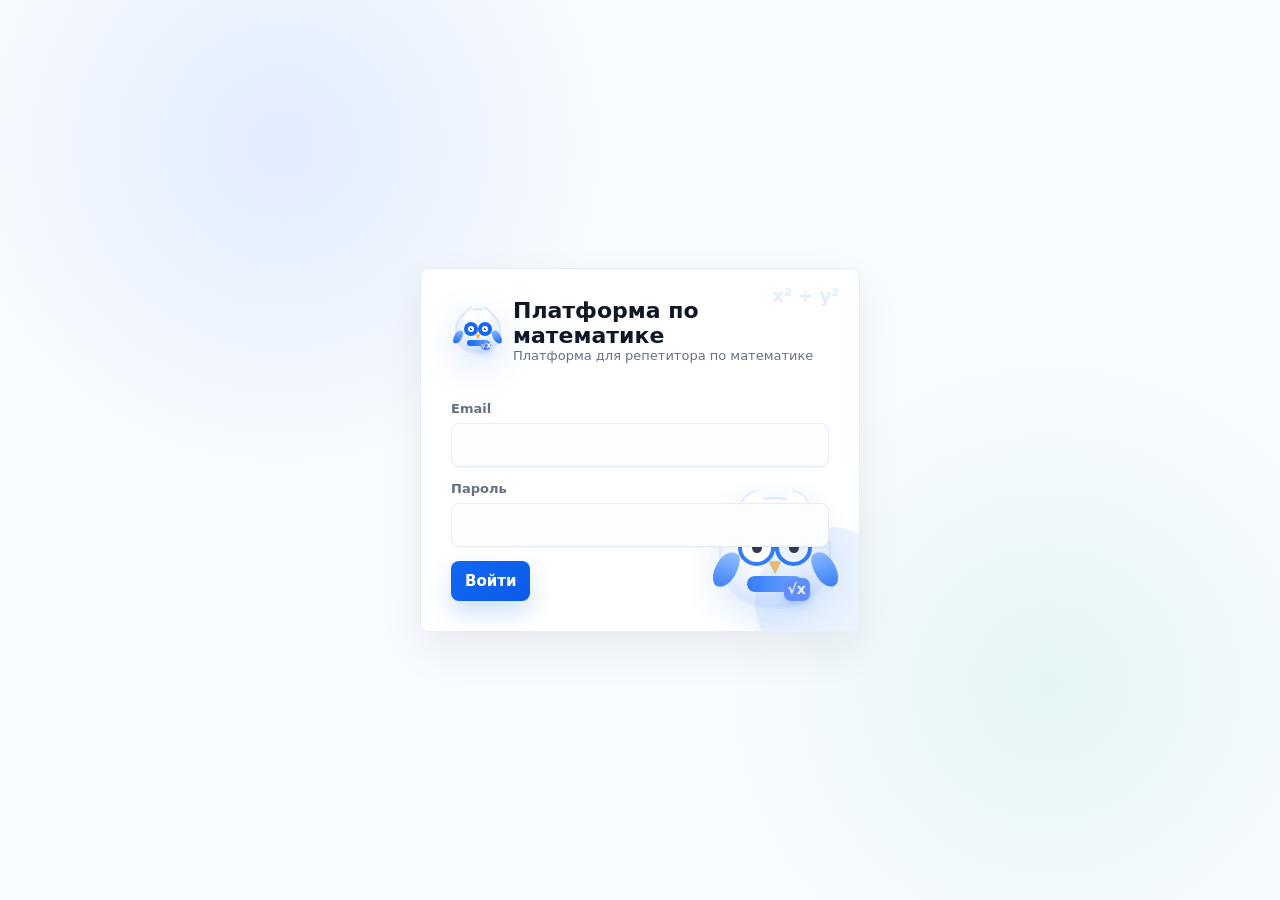
==== commit f8c6bd74: "Refresh PWA cache for latest app" ====
--- a/index.html
+++ b/index.html
@@ -17,6 +17,6 @@
   </head>
   <body>
     <div id="app"></div>
-    <script src="src/app.js?v=20260810-pwa-ready"></script>
+    <script src="src/app.js?v=20260812-teachers-push"></script>
   </body>
 </html>
